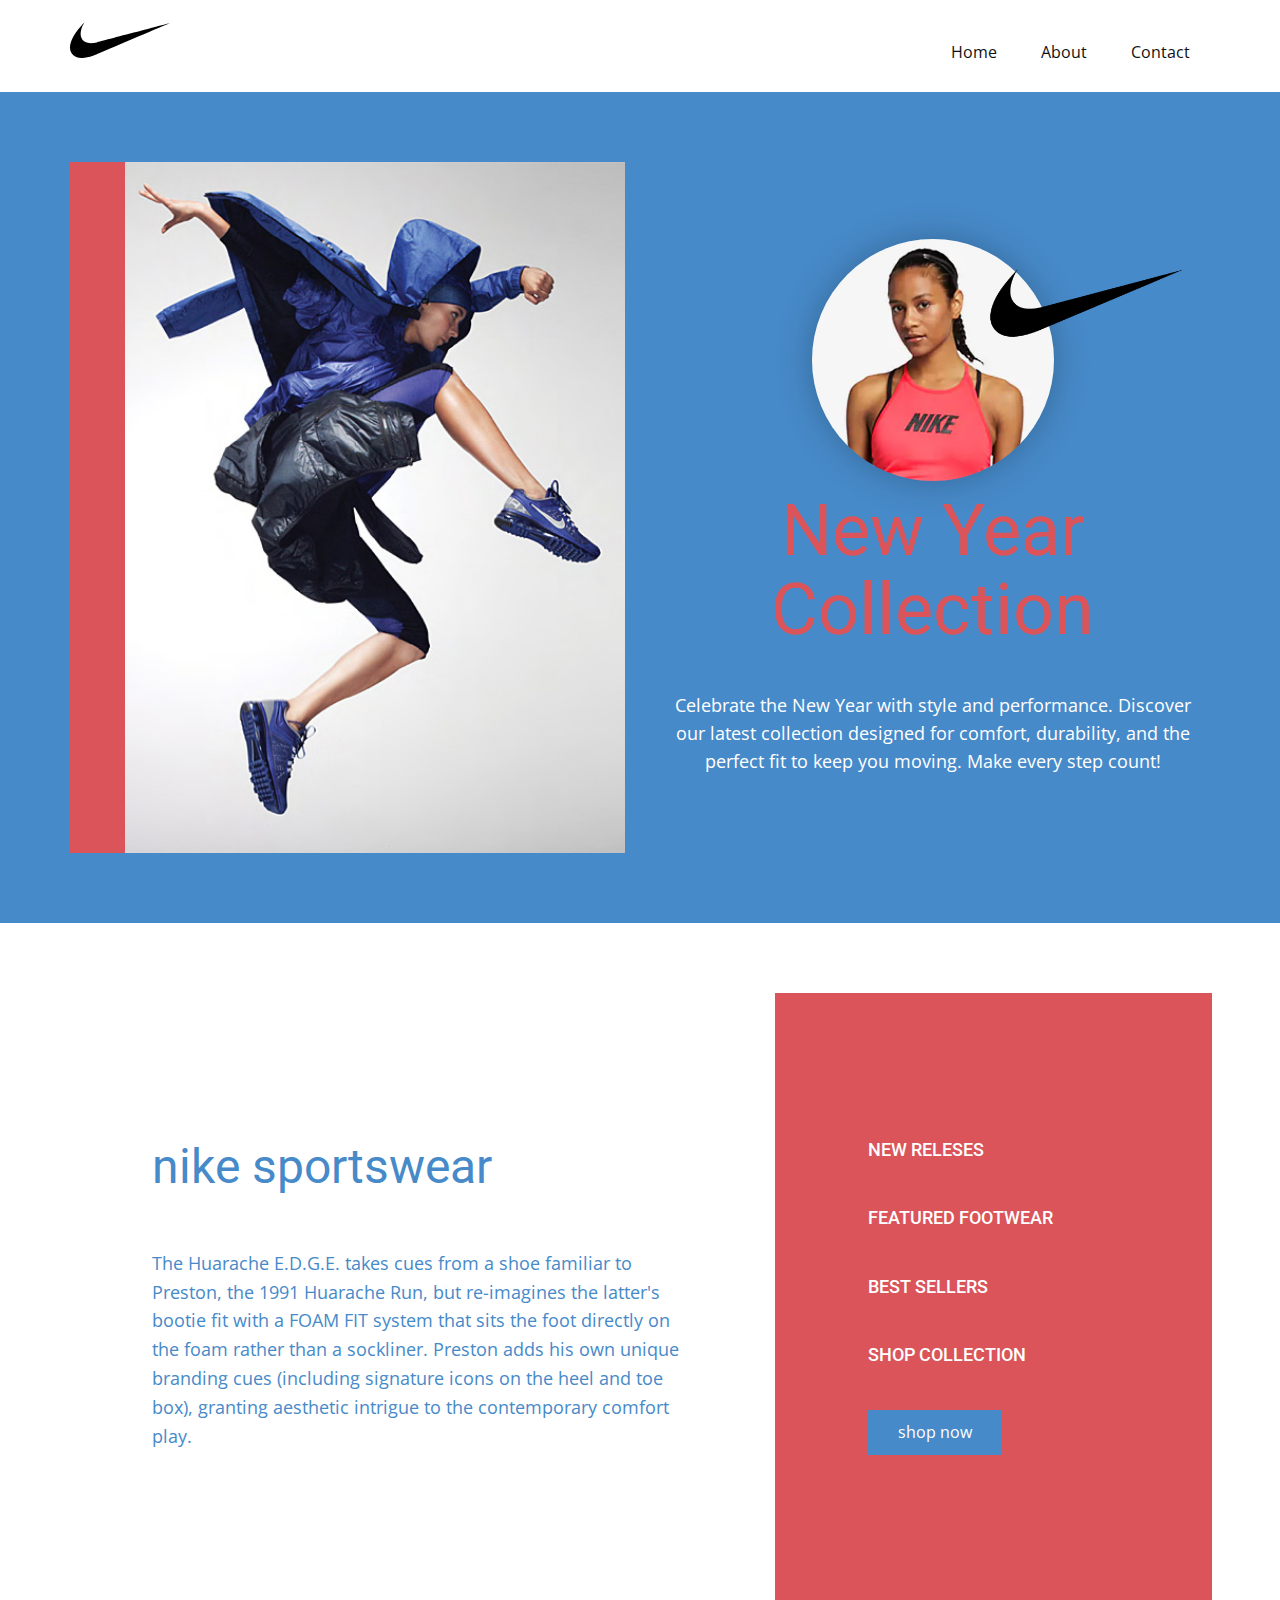
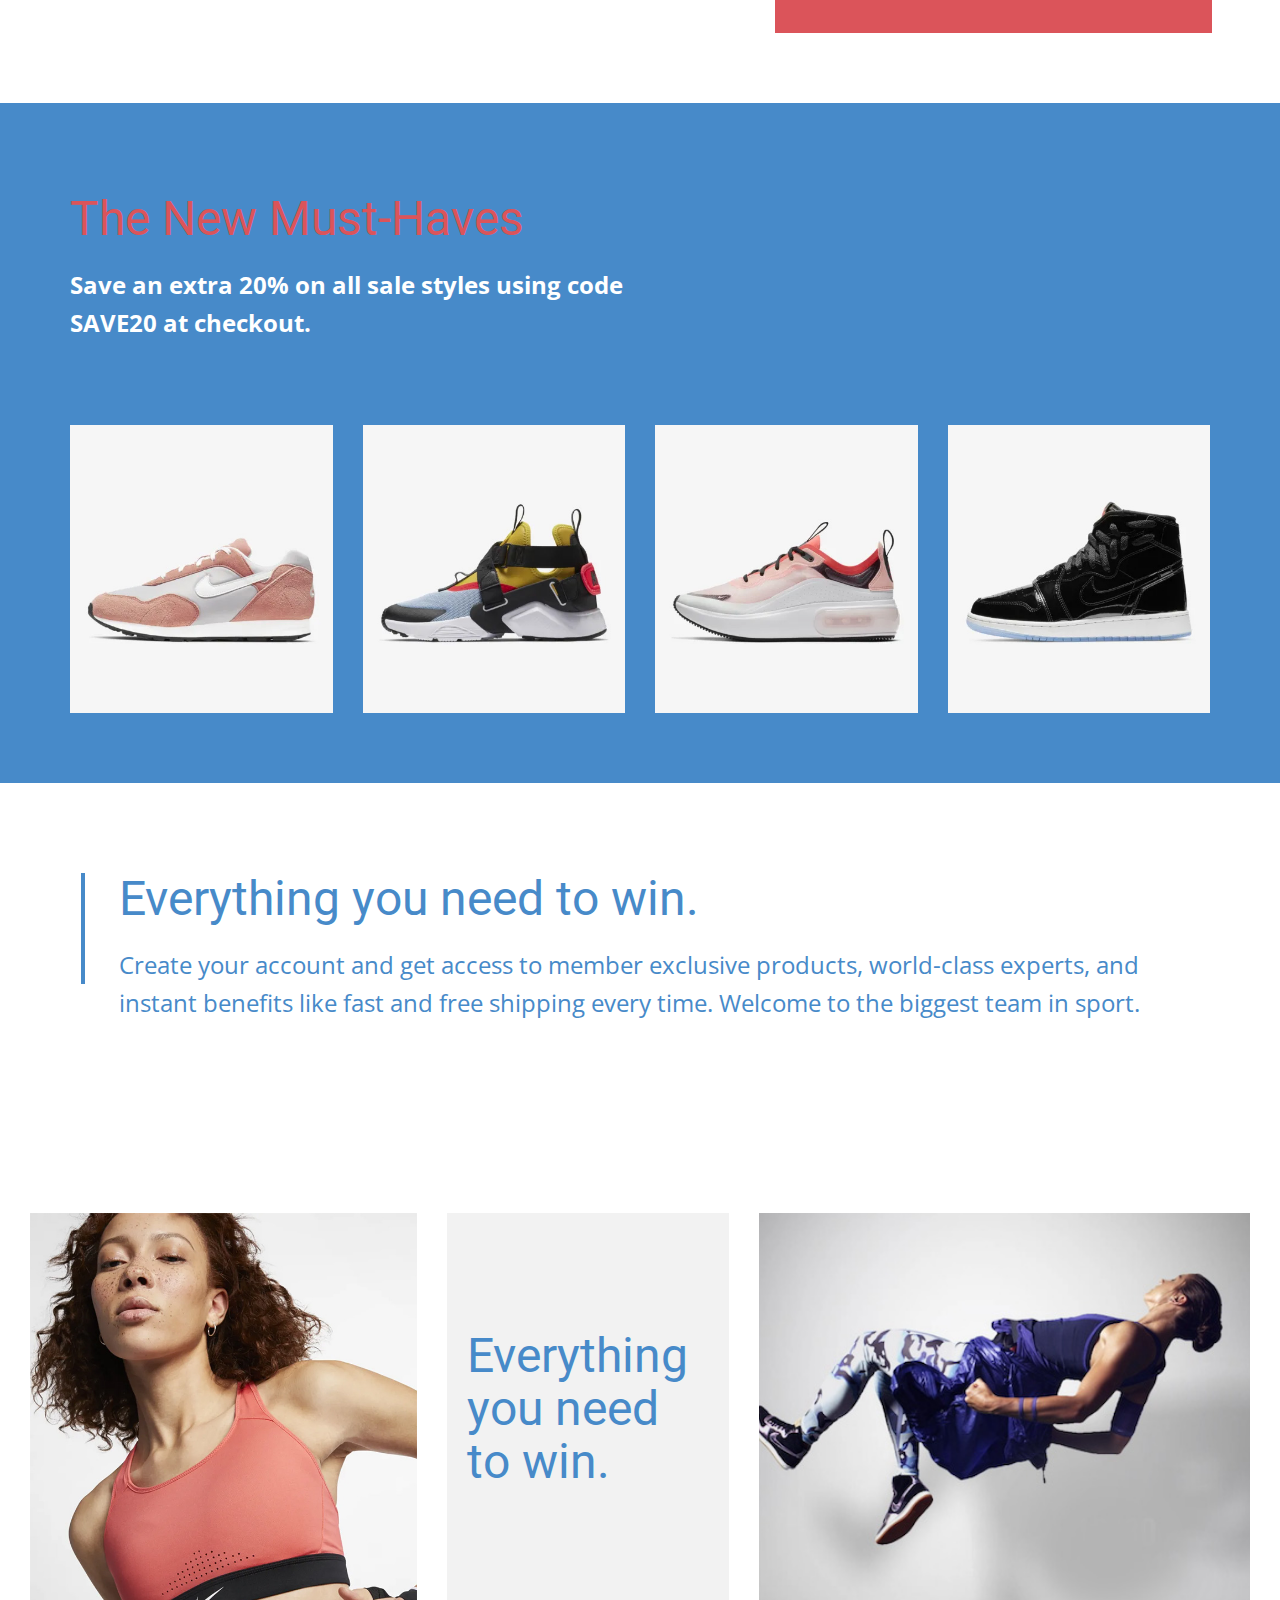
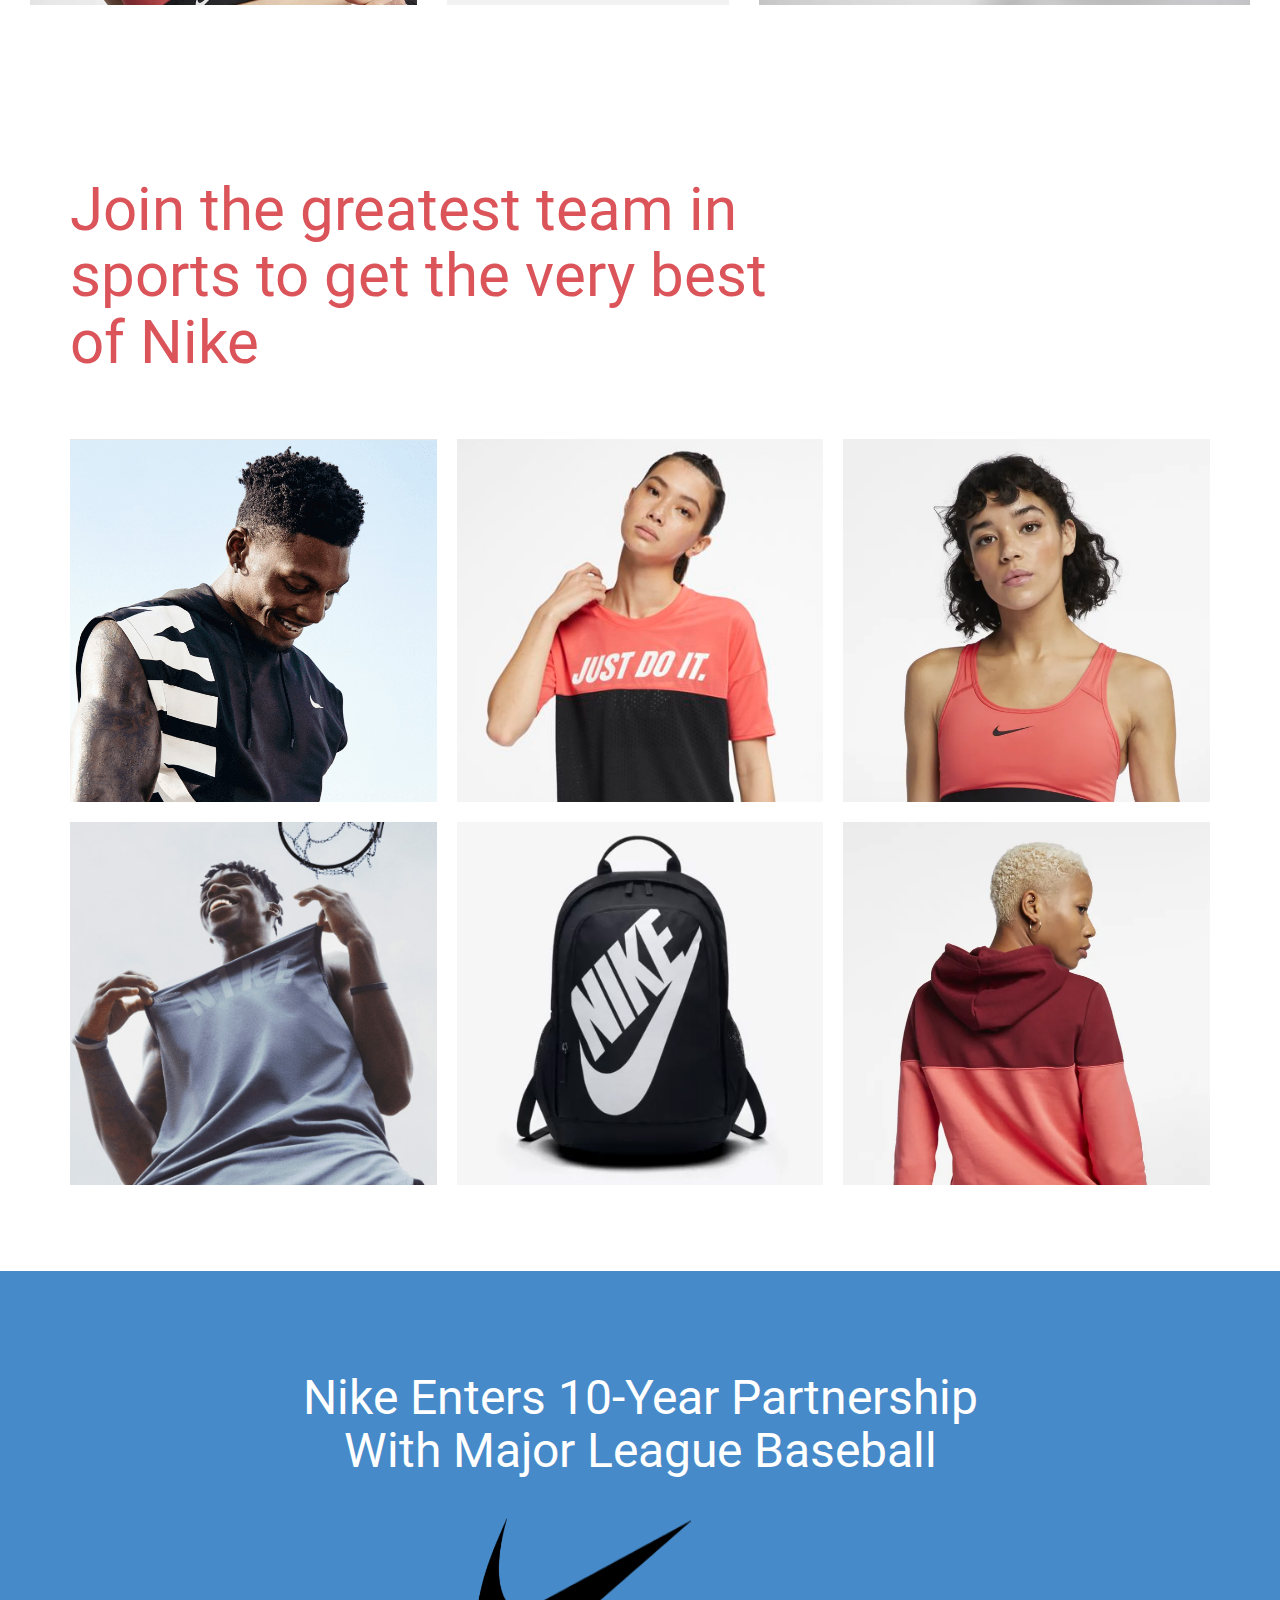
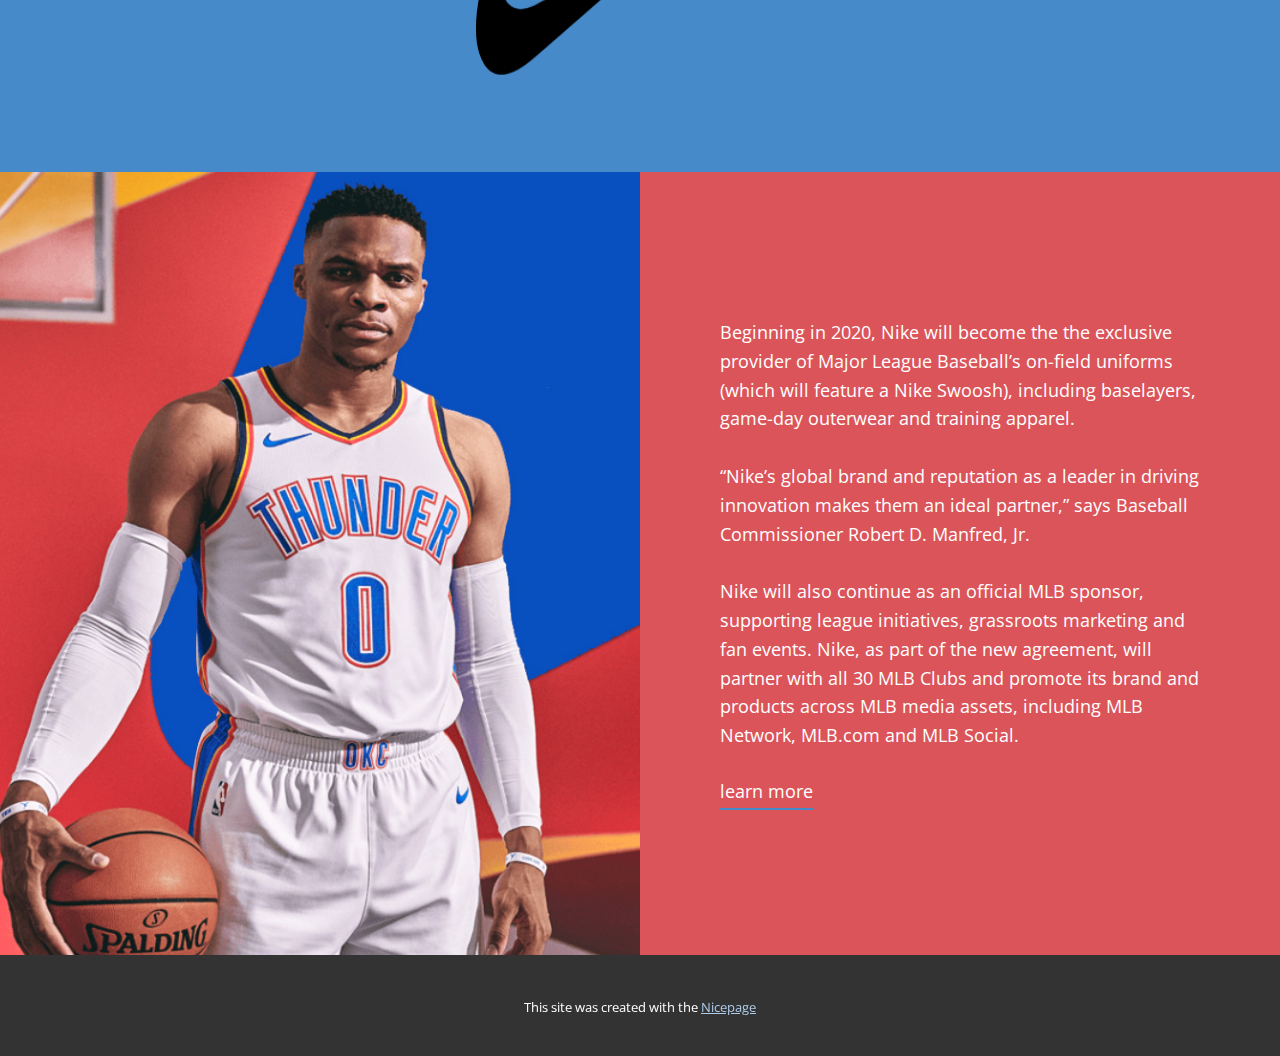
==== index.html @ 5019df04 "Update index.html" ====
<!DOCTYPE html>
<html style="font-size: 16px;" lang="en">

<head>
  <meta name="viewport" content="width=device-width, initial-scale=1.0">
  <meta charset="utf-8">
  <meta name="keywords"
    content="New Year Collection, nike sportswear, The New Must-Haves, Everything you need to win., Everything you need to win., Join the greatest team in sports to get the very best of Nike, Nike Enters 10-Year Partnership With Major League Baseball">
  <meta name="description" content="">
  <title>Nike template</title>
  <link rel="shortcut icon" type="x-icon" href="images/nike_icon.png">
  <link rel="stylesheet" href="css/nicepage.css" media="screen">
  <link rel="stylesheet" href="css/index.css" media="screen">
  <script class="u-script" type="text/javascript" src="js/jquery.js" defer=""></script>
  <script class="u-script" type="text/javascript" src="js/nicepage.js" defer=""></script>
  <meta name="generator" content="Nicepage 7.1.0, nicepage.com">
  <link id="u-theme-google-font" rel="stylesheet" href="https://fonts.googleapis.com/css?family=Roboto:100,100i,300,300i,400,400i,500,500i,700,700i,900,900i|Open+Sans:300,300i,400,400i,500,500i,600,600i,700,700i,800,800i">

  <script type="application/ld+json">{
		"@context": "http://schema.org",
		"@type": "Organization",
		"name": "",
		"logo": "images/default-logo.png"
}</script>
  <meta name="theme-color" content="#478ac9">
  <meta property="og:title" content="Home">
  <meta property="og:type" content="website">
  <meta data-intl-tel-input-cdn-path="intlTelInput/">

  <style>
    canvas {
        display: block;
        background: transparent;
        margin: 40px 150px  0;
	padding-left: 125px;
    }
    
  </style>
</head>



<body data-home-page="Home.html" data-home-page-title="Home" data-path-to-root="./" data-include-products="true"
  class="u-body u-xl-mode" data-lang="en">
  <header class="u-clearfix u-header u-header" id="sec-778e">
    <div class="u-clearfix u-sheet u-valign-middle u-sheet-1">
      <a href="#" class="u-image u-logo u-image-1">
        <svg xmlns="http://www.w3.org/2000/svg" width="100" height="36.39" viewBox="135.5 361.38 1000 356.39">
          <path d="M245.8075 717.62406c-29.79588-1.1837-54.1734-9.3368-73.23459-24.4796-3.63775-2.8928-12.30611-11.5663-15.21427-15.2245-7.72958-9.7193-12.98467-19.1785-16.48977-29.6734-10.7857-32.3061-5.23469-74.6989 15.87753-121.2243 18.0765-39.8316 45.96932-79.3366 94.63252-134.0508 7.16836-8.0511 28.51526-31.5969 28.65302-31.5969.051 0-1.11225 2.0153-2.57652 4.4694-12.65304 21.1938-23.47957 46.158-29.37751 67.7703-9.47448 34.6785-8.33163 64.4387 3.34693 87.5151 8.05611 15.898 21.86731 29.6684 37.3979 37.2806 27.18874 13.3214 66.9948 14.4235 115.60699 3.2245 3.34694-.7755 169.19363-44.801 368.55048-97.8366 199.35686-53.0408 362.49439-96.4029 362.51989-96.3672.056.046-463.16259 198.2599-703.62654 301.0914-38.08158 16.2806-48.26521 20.3928-66.16827 26.6785-45.76525 16.0714-86.76008 23.7398-119.89779 22.4235z"/>
        </svg>
      </a>
      <nav class="u-menu u-menu-one-level u-offcanvas u-menu-1">
        <div class="menu-collapse" style="font-size: 1rem; letter-spacing: 0px;">
          <a class="u-button-style u-custom-left-right-menu-spacing u-custom-padding-bottom u-custom-top-bottom-menu-spacing u-hamburger-link u-nav-link u-text-active-palette-1-base u-text-hover-palette-2-base"
            href="#">
            <svg class="u-svg-link" viewBox="0 0 24 24">
              <use xlink:href="#menu-hamburger"></use>
            </svg>
            <svg class="u-svg-content" version="1.1" id="menu-hamburger" viewBox="0 0 16 16" x="0px" y="0px"
              xmlns:xlink="http://www.w3.org/1999/xlink" xmlns="http://www.w3.org/2000/svg">
              <g>
                <rect y="1" width="16" height="2"></rect>
                <rect y="7" width="16" height="2"></rect>
                <rect y="13" width="16" height="2"></rect>
              </g>
            </svg>
          </a>
        </div>
        <div class="u-nav-container">
          <ul class="u-nav u-unstyled u-nav-1">
            <li class="u-nav-item"><a
                class="u-button-style u-nav-link u-text-active-palette-1-base u-text-hover-palette-2-base" href=""
                style="padding: 10px 20px;">Home</a>
            </li>
            <li class="u-nav-item"><a
                class="u-button-style u-nav-link u-text-active-palette-1-base u-text-hover-palette-2-base" href=""
                style="padding: 10px 20px;">About</a>
            </li>
            <li class="u-nav-item"><a
                class="u-button-style u-nav-link u-text-active-palette-1-base u-text-hover-palette-2-base" href=""
                style="padding: 10px 20px;">Contact</a>
            </li>
          </ul>
        </div>
        <div class="u-nav-container-collapse">
          <div class="u-black u-container-style u-inner-container-layout u-opacity u-opacity-95 u-sidenav">
            <div class="u-inner-container-layout u-sidenav-overflow">
              <div class="u-menu-close"></div>
              <ul class="u-align-center u-nav u-popupmenu-items u-unstyled u-nav-2">
                <li class="u-nav-item"><a class="u-button-style u-nav-link" href="">Home</a>
                </li>
                <li class="u-nav-item"><a class="u-button-style u-nav-link" href="">About</a>
                </li>
                <li class="u-nav-item"><a class="u-button-style u-nav-link" href="">Contact</a>
                </li>
              </ul>
            </div>
          </div>
          <div class="u-black u-menu-overlay u-opacity u-opacity-70"></div>
        </div>
      </nav>
    </div>
  </header>
  <section class="u-clearfix u-palette-1-base u-section-1" id="carousel_0067">
    <div class="u-clearfix u-sheet u-sheet-1">
      <div class="u-clearfix u-expanded-width u-gutter-30 u-layout-wrap u-layout-wrap-1">
        <div class="u-layout">
          <div class="u-layout-row">
            <div
              class="u-align-left u-container-align-left u-container-style u-expand-resize u-layout-cell u-left-cell u-palette-2-base u-size-30 u-layout-cell-1">
              <div class="u-container-layout u-container-layout-1" src="">
                <img
                  class="u-expanded-height-lg u-expanded-height-md u-expanded-height-sm u-expanded-height-xl u-image u-image-1"
                  src="images/tumblr_mdli5ubpbp1rbmjuso6_12801.jpg">
              </div>
            </div>
            <div class="u-container-style u-layout-cell u-right-cell u-size-30 u-layout-cell-2">
              <div
                class="u-container-layout u-valign-middle-lg u-valign-middle-md u-valign-middle-xl u-valign-middle-xs u-container-layout-2">
                <div alt="" class="u-image u-image-circle u-image-2"></div>
                <span class="u-icon u-icon-circle u-text-palette-2-base u-icon-1">
			<div class="u-image u-image-contain u-image-default u-image-1 png"></div>
                  <svg class="u-svg-content" viewBox="0 0 512.013 512.013" x="0px" y="0px" id="svg-7192"
                    style="enable-background:new 0 0 512.013 512.013;">
                    <g>
                      <g>
                        <path
                          d="M287.757,225.794l-31.808,8.352l-88.256,23.104c-31.168,7.712-58.432,17.984-84.704,8.992    c-35.712-15.424-35.072-55.552-8.448-98.24C27.469,206.85-57.235,331.074,57.325,343.618c14.592,1.92,40.576-3.2,68.8-15.072    l129.824-53.28l256.064-104.704L287.757,225.794z">
                        </path>
                      </g>
                    </g>
                  </svg>
                </span>
                <h1 class="u-align-center u-text u-text-palette-2-base u-title u-text-1">New Year Collection</h1>
                <p class="u-align-center u-large-text u-text u-text-body-alt-color u-text-variant u-text-2">
                  Celebrate the New Year with style and performance. Discover our latest collection designed for comfort, durability, and the perfect fit to keep you moving. Make every step count!
                </p>
              </div>
            </div>
          </div>
        </div>
      </div>
    </div>
  </section>
  <section class="u-clearfix u-section-2" id="carousel_d438">
    <div class="u-clearfix u-sheet u-sheet-1">
      <div class="u-clearfix u-expanded-width-sm u-expanded-width-xs u-layout-wrap u-layout-wrap-1">
        <div class="u-layout">
          <div class="u-layout-row">
            <div class="u-container-style u-layout-cell u-left-cell u-size-37 u-layout-cell-1">
              <div
                class="u-container-layout u-valign-middle-lg u-valign-middle-md u-valign-middle-sm u-valign-middle-xs u-container-layout-1">
                <h2 class="u-text u-text-palette-1-base u-text-1">nike sportswear</h2>
                <p class="u-text u-text-palette-1-base u-text-2">The Huarache E.D.G.E. takes cues from a shoe familiar
                  to Preston, the 1991 Huarache Run, but re-imagines the latter's bootie fit with a FOAM FIT system that
                  sits the foot directly on the foam rather than a sockliner. Preston
                  adds his own unique branding cues (including signature icons on the heel and toe box), granting
                  aesthetic intrigue to the contemporary comfort play.</p>
              </div>
            </div>
            <div class="u-container-style u-layout-cell u-palette-2-base u-right-cell u-size-23 u-layout-cell-2">
              <div
                class="u-container-layout u-valign-middle-md u-valign-middle-sm u-valign-middle-xl u-valign-middle-xs">
                <div class="u-container-style u-group u-group-1">
                  <div class="u-container-layout u-valign-middle-md u-container-layout-3">
                    <h5 class="u-text u-text-palette-1-base u-text-3"></h5>
                    <a href="#" class="u-custom-font u-heading-font u-link u-text-body-alt-color u-link-1">new
                      releses</a>
                    <a href="#" class="u-custom-font u-heading-font u-link u-text-body-alt-color u-link-2">FEATURED
                      FOOTWEAR</a>
                    <a href="#" class="u-custom-font u-heading-font u-link u-text-body-alt-color u-link-3">BEST
                      SELLERS</a>
                    <a href="#" class="u-custom-font u-heading-font u-link u-text-body-alt-color u-link-4">Shop
                      Collection</a>
                    <a href="#" class="u-btn u-button-style u-palette-1-base u-btn-1">shop now</a>
                  </div>
                </div>
              </div>
            </div>
          </div>
        </div>
      </div>
    </div>
  </section>
  <section class="u-clearfix u-palette-1-base u-section-3" id="carousel_ef7d">
    <div class="u-clearfix u-sheet u-sheet-1">
      <div class="u-container-style u-expanded-width-sm u-expanded-width-xs u-group u-group-1">
        <div class="u-container-layout u-valign-middle-sm u-container-layout-1">
          <h2 class="u-text u-text-palette-2-base u-text-1">The New Must-Haves</h2>
          <p class="u-text u-text-2">Save an extra 20% on all sale styles using code SAVE20 at checkout.</p>
        </div>
      </div>
      <div class="u-clearfix u-expanded-width u-gutter-30 u-layout-wrap u-layout-wrap-1">
        <div class="u-layout">
          <div class="u-layout-row">
            <div class="u-container-style u-image u-layout-cell u-left-cell u-size-15 u-size-30-md u-image-1">
              <div class="u-container-layout"></div>
            </div>
            <div class="u-container-style u-image u-layout-cell u-size-15 u-size-30-md u-image-2">
              <div class="u-container-layout"></div>
            </div>
            <div class="u-container-style u-image u-layout-cell u-size-15 u-size-30-md u-image-3">
              <div class="u-container-layout"></div>
            </div>
            <div class="u-container-style u-image u-layout-cell u-right-cell u-size-15 u-size-30-md u-image-4">
              <div class="u-container-layout"></div>
            </div>
          </div>
        </div>
      </div>
    </div>
  </section>
  <section class="u-clearfix u-white u-section-4" id="carousel_acec">
    <div class="u-clearfix u-sheet u-sheet-1">
      <div
        class="u-container-style u-expanded-width-lg u-expanded-width-md u-expanded-width-sm u-expanded-width-xl u-group u-group-1">
        <div class="u-container-layout u-container-layout-1">
          <div class="u-border-4 u-border-palette-1-base u-line u-line-vertical u-line-1"></div>
          <h2 class="u-text u-text-palette-1-base u-text-1">Everything you need to win.</h2>
          <p class="u-text u-text-palette-1-base u-text-2">Create your account and get access to member exclusive
            products, world-class experts, and instant benefits like fast and free shipping every time. Welcome to the
            biggest team in sport.</p>
        </div>
      </div>
    </div>
  </section>
  <section class="u-clearfix u-section-5" id="carousel_ae2b">
    <div class="u-clearfix u-expanded-width u-gutter-30 u-layout-spacing-all u-layout-wrap u-layout-wrap-1">
      <div class="u-gutter-0 u-layout">
        <div class="u-layout-row">
          <div
            class="u-align-left u-container-align-left u-container-style u-image u-layout-cell u-left-cell u-size-20 u-image-1">
            <div class="u-container-layout" src=""></div>
          </div>
          <div
            class="u-align-left u-container-align-left u-container-style u-grey-5 u-layout-cell u-size-15 u-layout-cell-2">
            <div class="u-container-layout u-valign-middle u-container-layout-2">
              <h2 class="u-text u-text-palette-1-base u-text-1">Everything you need to win.</h2>
            </div>
          </div>
          <div class="u-container-style u-image u-layout-cell u-right-cell u-size-25 u-image-2" data-image-width="567"
            data-image-height="353">
            <div class="u-container-layout"></div>
          </div>
        </div>
      </div>
    </div>
  </section>
  <section class="u-clearfix u-section-6" id="carousel_3203">
    <div class="u-clearfix u-sheet u-sheet-1">
      <div class="u-container-style u-group u-group-1">
        <div
          class="u-container-layout u-valign-middle-lg u-valign-middle-md u-valign-middle-sm u-valign-middle-xl u-container-layout-1">
          <h2 class="u-text u-text-palette-2-base u-text-1">Join the greatest team in sports to get the very best of
            Nike&nbsp;<br>
          </h2>
        </div>
      </div>
      <div class="u-clearfix u-expanded-width u-gutter-20 u-layout-wrap u-layout-wrap-1">
        <div class="u-gutter-0 u-layout">
          <div class="u-layout-col">
            <div class="u-size-30">
              <div class="u-layout-row">
                <div class="u-container-style u-image u-layout-cell u-left-cell u-size-20 u-image-1">
                  <div class="u-container-layout"></div>
                </div>
                <div class="u-container-style u-image u-layout-cell u-size-20 u-image-2">
                  <div class="u-container-layout"></div>
                </div>
                <div class="u-container-style u-image u-layout-cell u-right-cell u-size-20 u-image-3">
                  <div class="u-container-layout"></div>
                </div>
              </div>
            </div>
            <div class="u-size-30">
              <div class="u-layout-row">
                <div class="u-container-style u-image u-layout-cell u-left-cell u-size-20 u-image-4">
                  <div class="u-container-layout"></div>
                </div>
                <div class="u-container-style u-image u-layout-cell u-size-20 u-image-5">
                  <div class="u-container-layout"></div>
                </div>
                <div class="u-container-style u-image u-layout-cell u-right-cell u-size-20 u-image-6">
                  <div class="u-container-layout"></div>
                </div>
              </div>
            </div>
          </div>
        </div>
      </div>
    </div>
  </section>
  <section class="u-clearfix u-palette-1-base u-section-7" id="carousel_63cb">
    <div class="u-clearfix u-sheet u-sheet-1">
      <div
        class="u-align-center u-container-align-center u-container-style u-expanded-width-md u-expanded-width-sm u-expanded-width-xs u-group u-group-1">
        <div class="u-container-layout u-valign-middle-lg">
          <h2 class="u-text u-text-1">Nike Enters 10-Year Partnership With Major League Baseball</h2>
		<canvas id="nikeCanvas" width="1400" height="400" class="u-svg-link" preserveAspectRatio="xMidYMin slice" viewBox="0 0 512.013 512.013"></canvas>
        </div>
      </div>
    </div>
  </section>
  <section class="u-clearfix u-section-8" id="carousel_9f69">
    <div class="data-layout-selected u-clearfix u-expanded-width u-gutter-0 u-layout-wrap u-layout-wrap-1">
      <div class="u-layout">
        <div class="u-layout-row">
          <div class="u-container-style u-image u-layout-cell u-left-cell u-size-30 u-image-1" data-image-width="773"
            data-image-height="819">
            <div class="u-container-layout"></div>
          </div>
          <div
            class="u-align-left u-container-align-left u-container-style u-expand-resize u-layout-cell u-palette-2-base u-right-cell u-size-30 u-layout-cell-2">
            <div class="u-container-layout u-valign-middle u-container-layout-2">
              <p class="u-text u-text-1">Beginning in 2020, Nike will become the the exclusive provider of Major League
                Baseball’s on-field uniforms (which will feature a Nike Swoosh), including baselayers, game-day
                outerwear and training apparel. <br>
                <br>“Nike’s global brand and reputation as a leader in driving innovation makes them an ideal partner,”
                says Baseball Commissioner Robert D. Manfred, Jr. <br>
                <br>Nike will also continue as an official MLB sponsor, supporting league initiatives, grassroots
                marketing and fan events. Nike, as part of the new agreement, will partner with all 30 MLB Clubs and
                promote its brand and
                products across MLB media assets, including MLB Network, MLB.com and MLB Social.
              </p>
              <a href="https://news.nike.com/news/nike-major-league-baseball"
                class="u-border-2 u-border-palette-1-base u-link u-text-body-alt-color u-link-1" title="learn more"
                target="_blank">learn more</a>
            </div>
          </div>
        </div>
      </div>
    </div>
  </section>
  



  <section class="u-backlink u-clearfix u-grey-80">
    <p class="u-text">
      <span>This site was created with the </span>
      <a class="u-link" href="https://nicepage.com/" target="_blank" rel="nofollow">
        <span>Nicepage</span>
      </a>
    </p>
  </section>
  <script>
    // Definicija SVGIcon in Canvas risanja
    var SVGIcons = {
        "nike.svg": {
            draw: function (ctx) {
                ctx.save();
                ctx.strokeStyle="#000000";
                ctx.fillStyle="#000000";
ctx.miterLimit=4;
ctx.font="15px ''";
ctx.font="   15px ''";
ctx.scale(0.4,0.4);
ctx.translate(-135.5,-361.38);
ctx.save();
ctx.font="   15px ''";
ctx.beginPath();
ctx.moveTo(245.8075,717.62406);
ctx.bezierCurveTo(216.01162,716.4403599999999,191.6341,708.28726,172.57291,693.14446);
ctx.bezierCurveTo(168.93516,690.25166,160.26680000000002,681.57816,157.35864,677.91996);
ctx.bezierCurveTo(149.62906,668.20066,144.37397,658.74146,140.86887000000002,648.2465599999999);
ctx.bezierCurveTo(130.08317000000002,615.9404599999999,135.63418000000001,573.54766,156.74640000000002,527.02226);
ctx.bezierCurveTo(174.82290000000003,487.19066,202.71572000000003,447.68566,251.37892000000002,392.97146);
ctx.bezierCurveTo(258.54728,384.92035999999996,279.89418,361.37456,280.03194,361.37456);
ctx.bezierCurveTo(280.08294,361.37456,278.91969,363.38986,277.45542,365.84396);
ctx.bezierCurveTo(264.80238,387.03776,253.97585,412.00196,248.07791,433.61426);
ctx.bezierCurveTo(238.60343,468.29276,239.74628,498.05296,251.42484,521.12936);
ctx.bezierCurveTo(259.48095,537.02736,273.29215,550.79776,288.82274,558.4099600000001);
ctx.bezierCurveTo(316.01148,571.7313600000001,355.81754,572.8334600000001,404.42973,561.6344600000001);
ctx.bezierCurveTo(407.77667,560.8589600000001,573.62336,516.8334600000001,772.9802099999999,463.7978600000001);
ctx.bezierCurveTo(972.3370699999999,410.75706000000014,1135.4746,367.39496000000014,1135.5001,367.4306600000001);
ctx.bezierCurveTo(1135.5561,367.4766600000001,672.33751,565.6905600000001,431.87356,668.5220600000001);
ctx.bezierCurveTo(393.79197999999997,684.8026600000002,383.60835,688.9148600000001,365.70529,695.2005600000001);
ctx.bezierCurveTo(319.94004,711.2719600000001,278.94521,718.94036,245.8075,717.6240600000001);
ctx.closePath();
ctx.fill();
ctx.stroke();
ctx.restore();
ctx.restore();
            }
        }
    };

    // Inicializacija Canvas in risanje logotipa
    window.onload = function () {
        const canvas = document.getElementById("nikeCanvas");
        const ctx = canvas.getContext("2d");

        // Risanje Nike na Canvas
        if (SVGIcons["nike.svg"]) {
            SVGIcons["nike.svg"].draw(ctx);
        }
    };
</script>

</body>

</html>
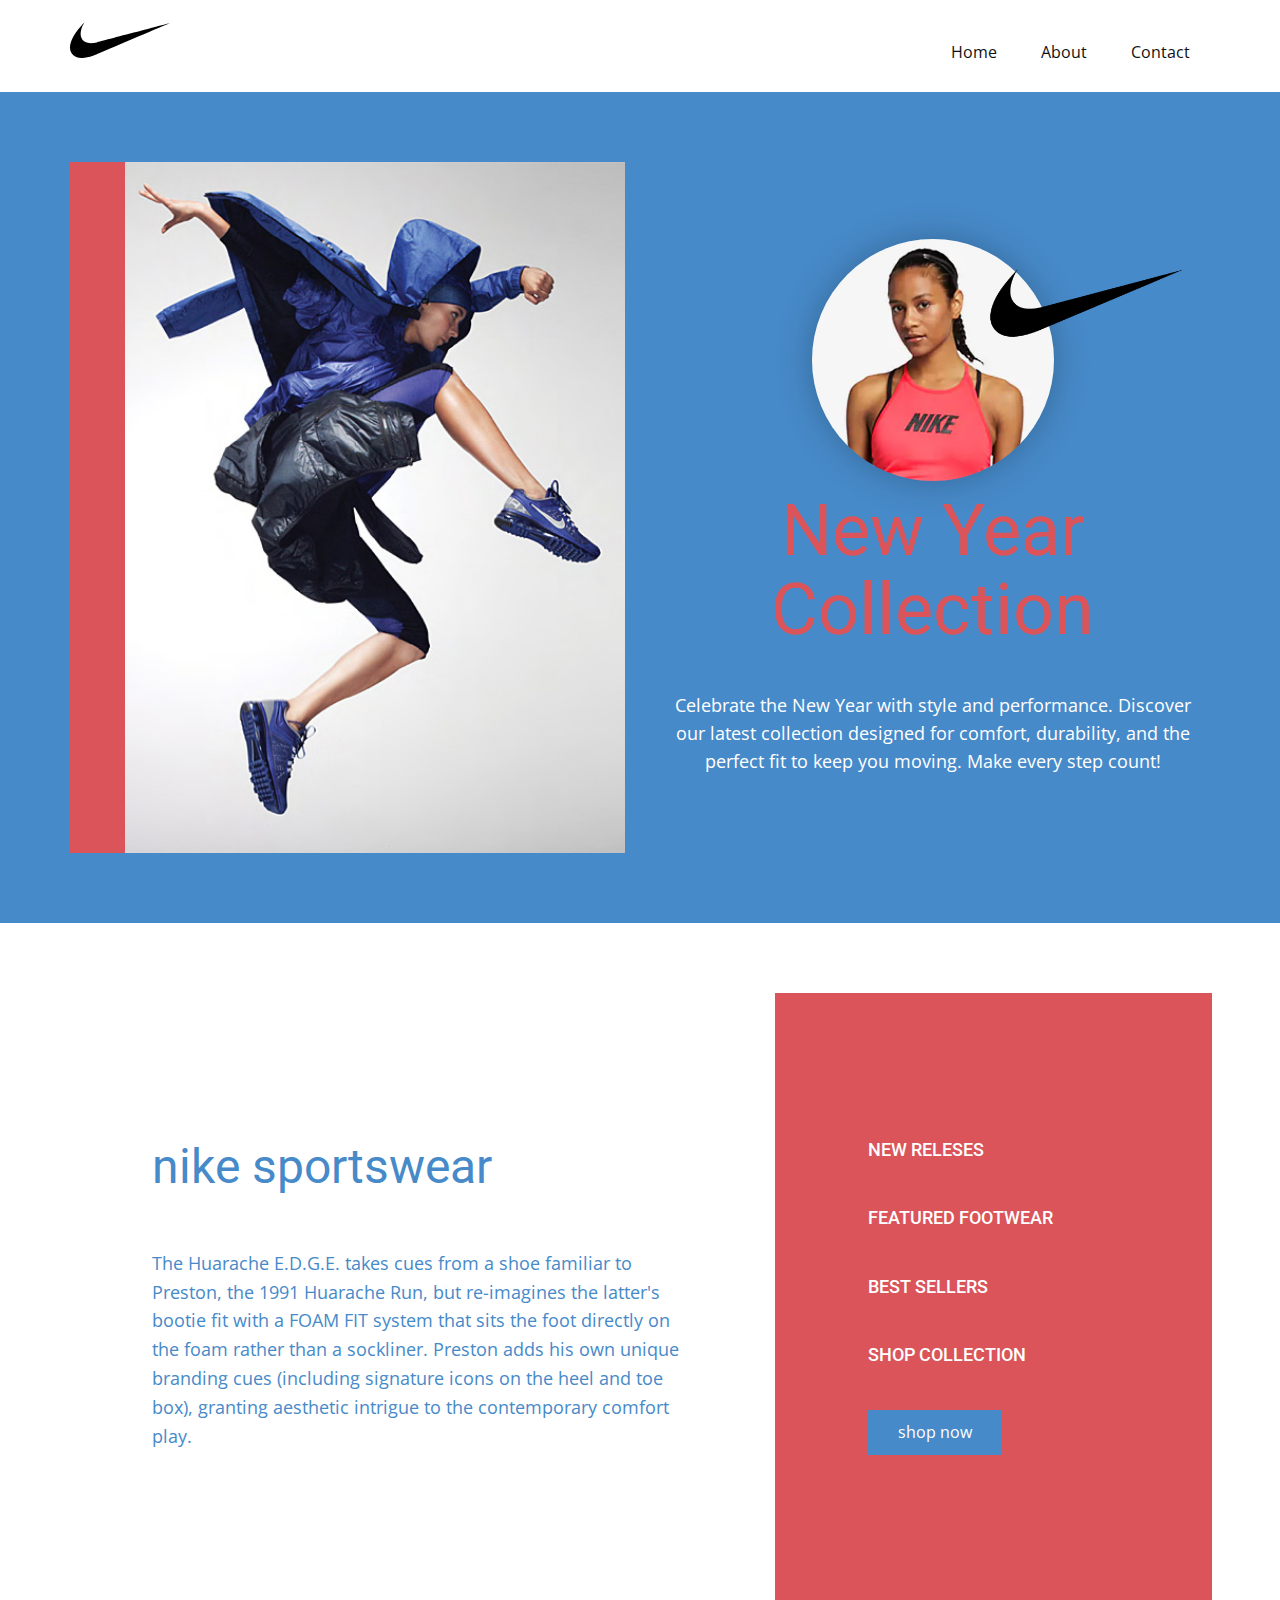
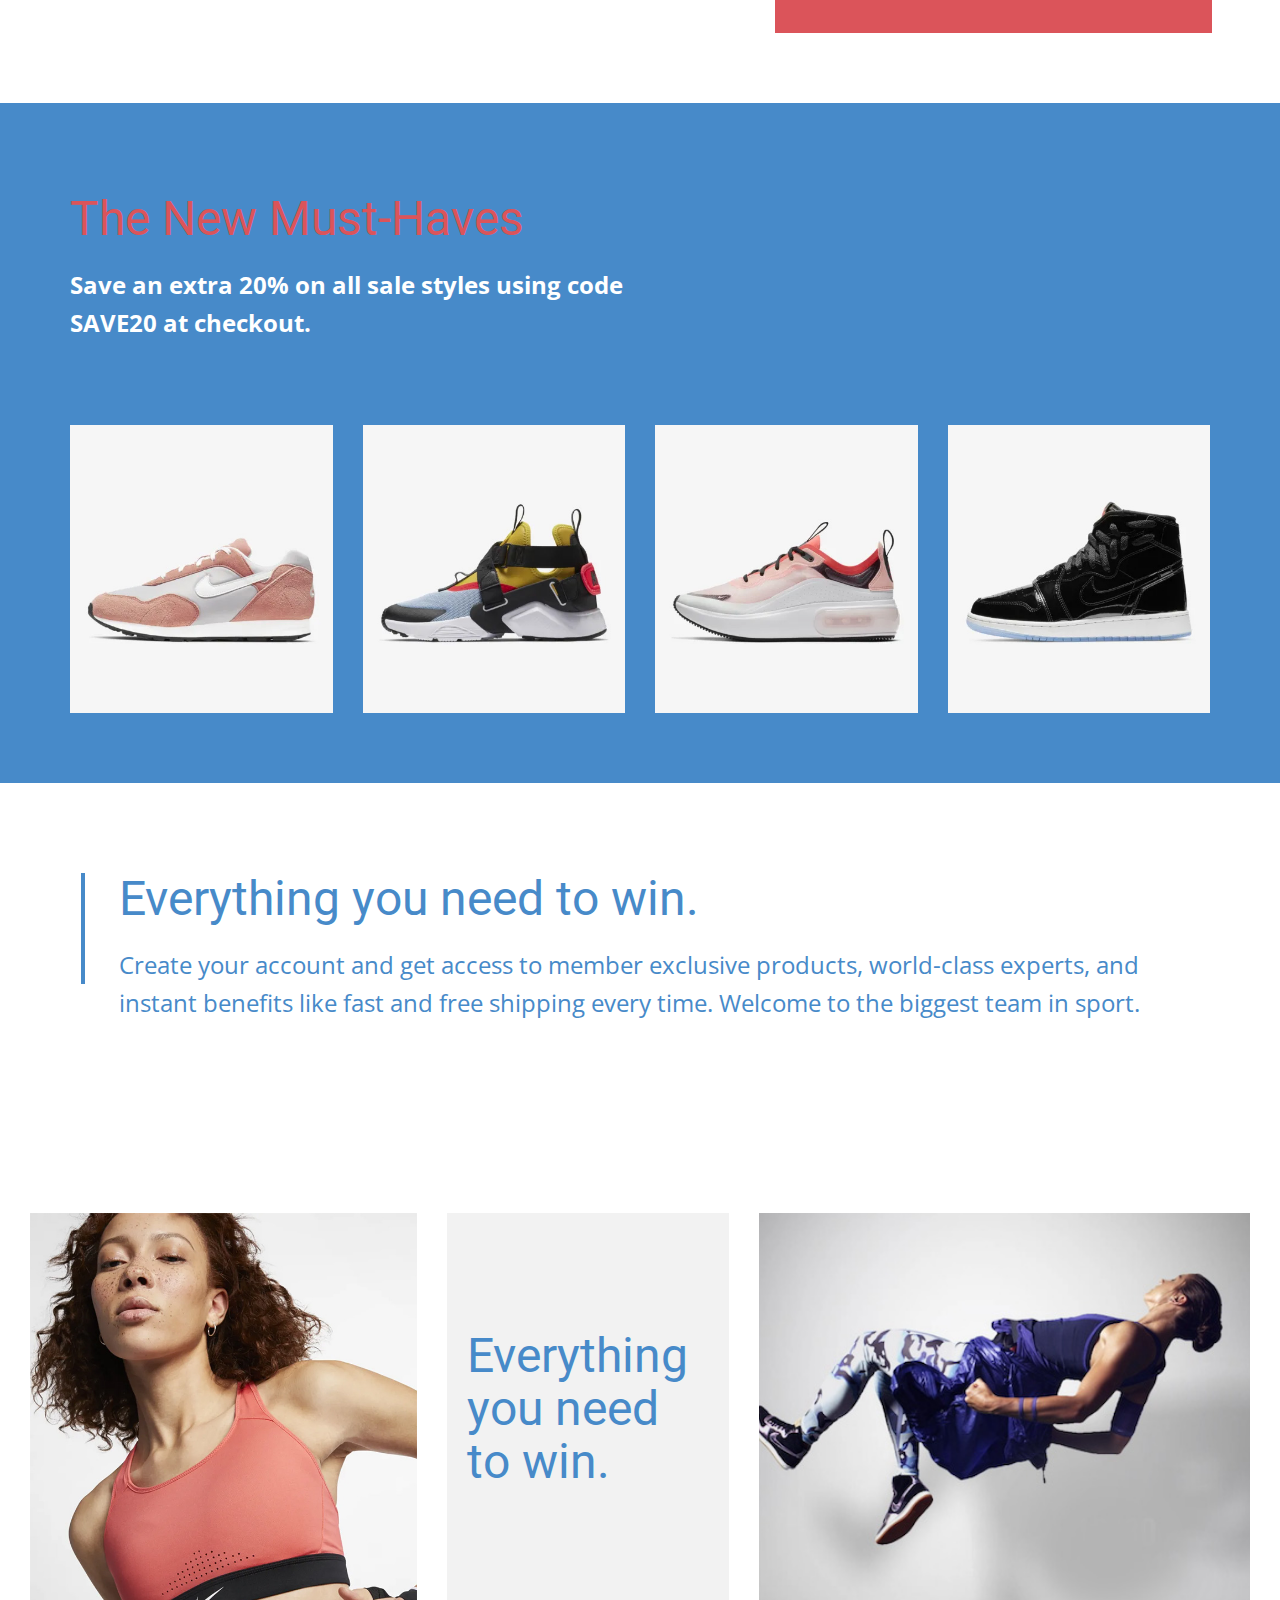
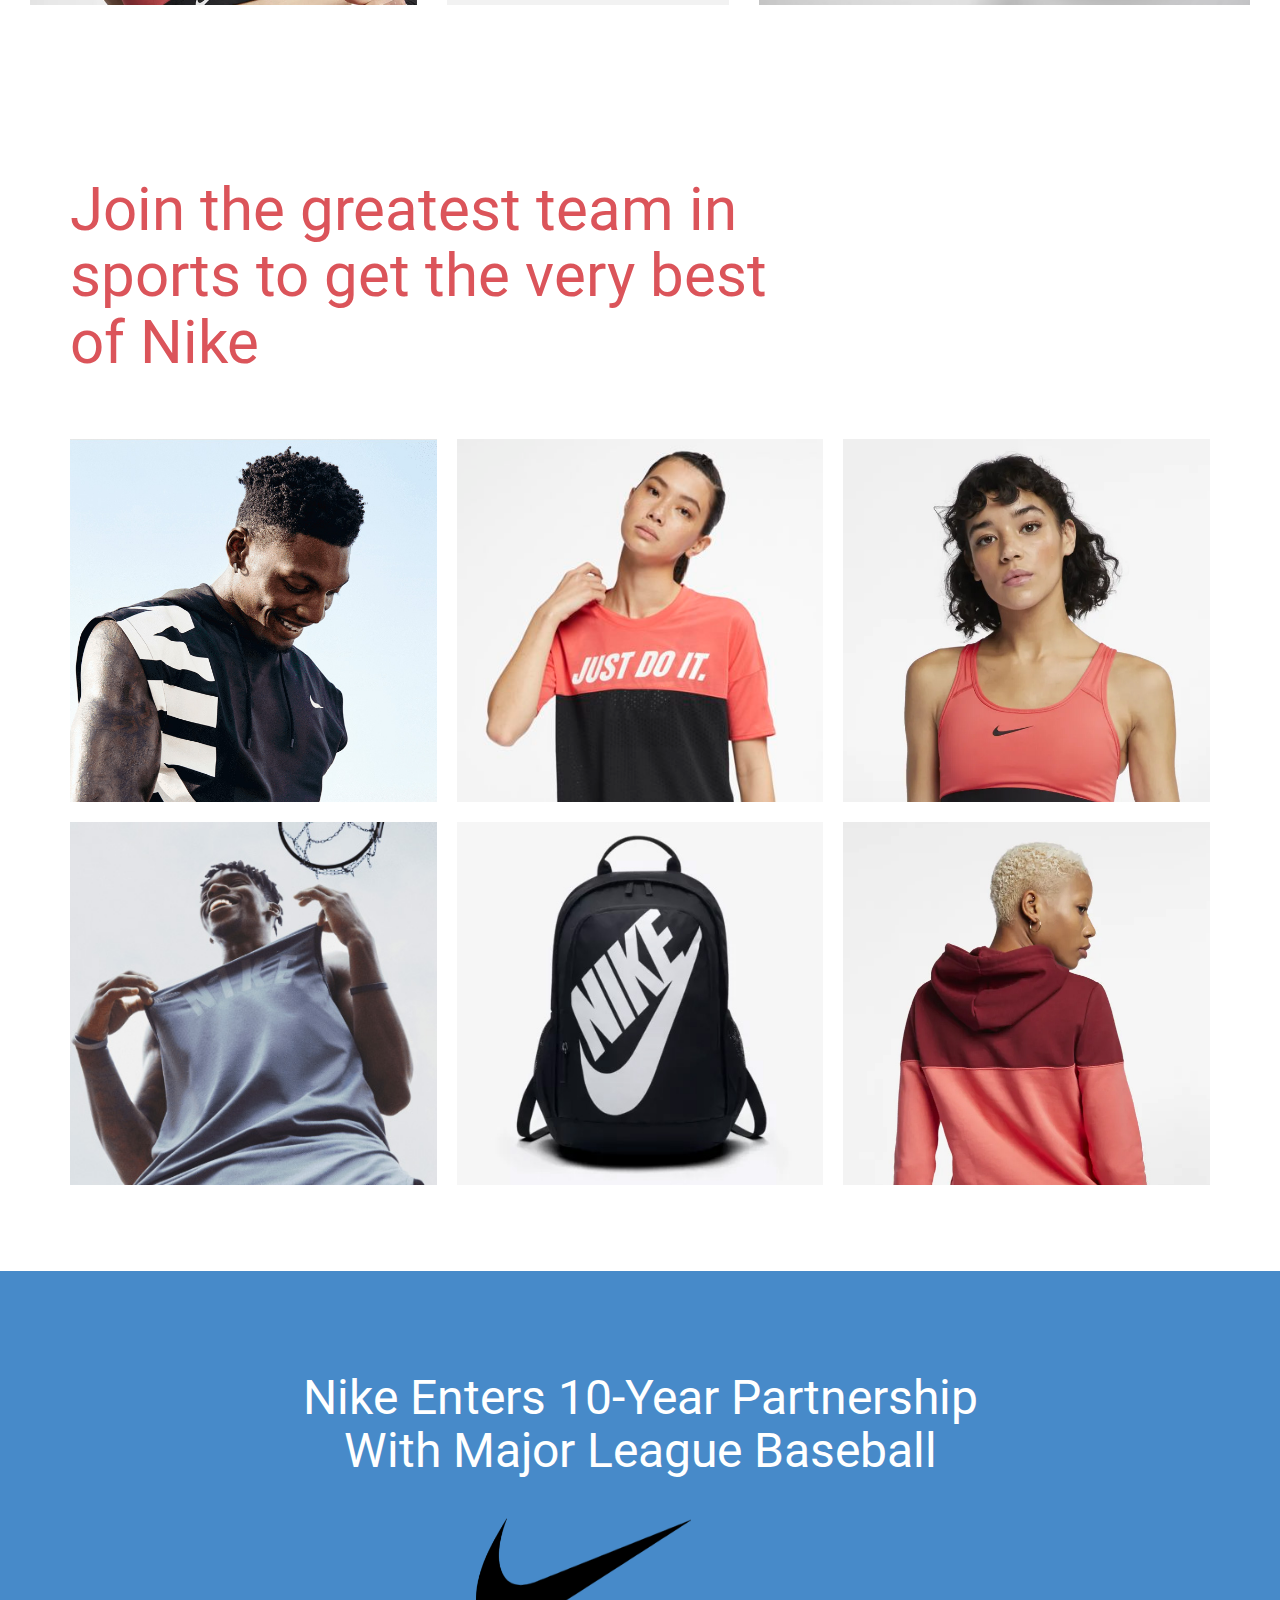
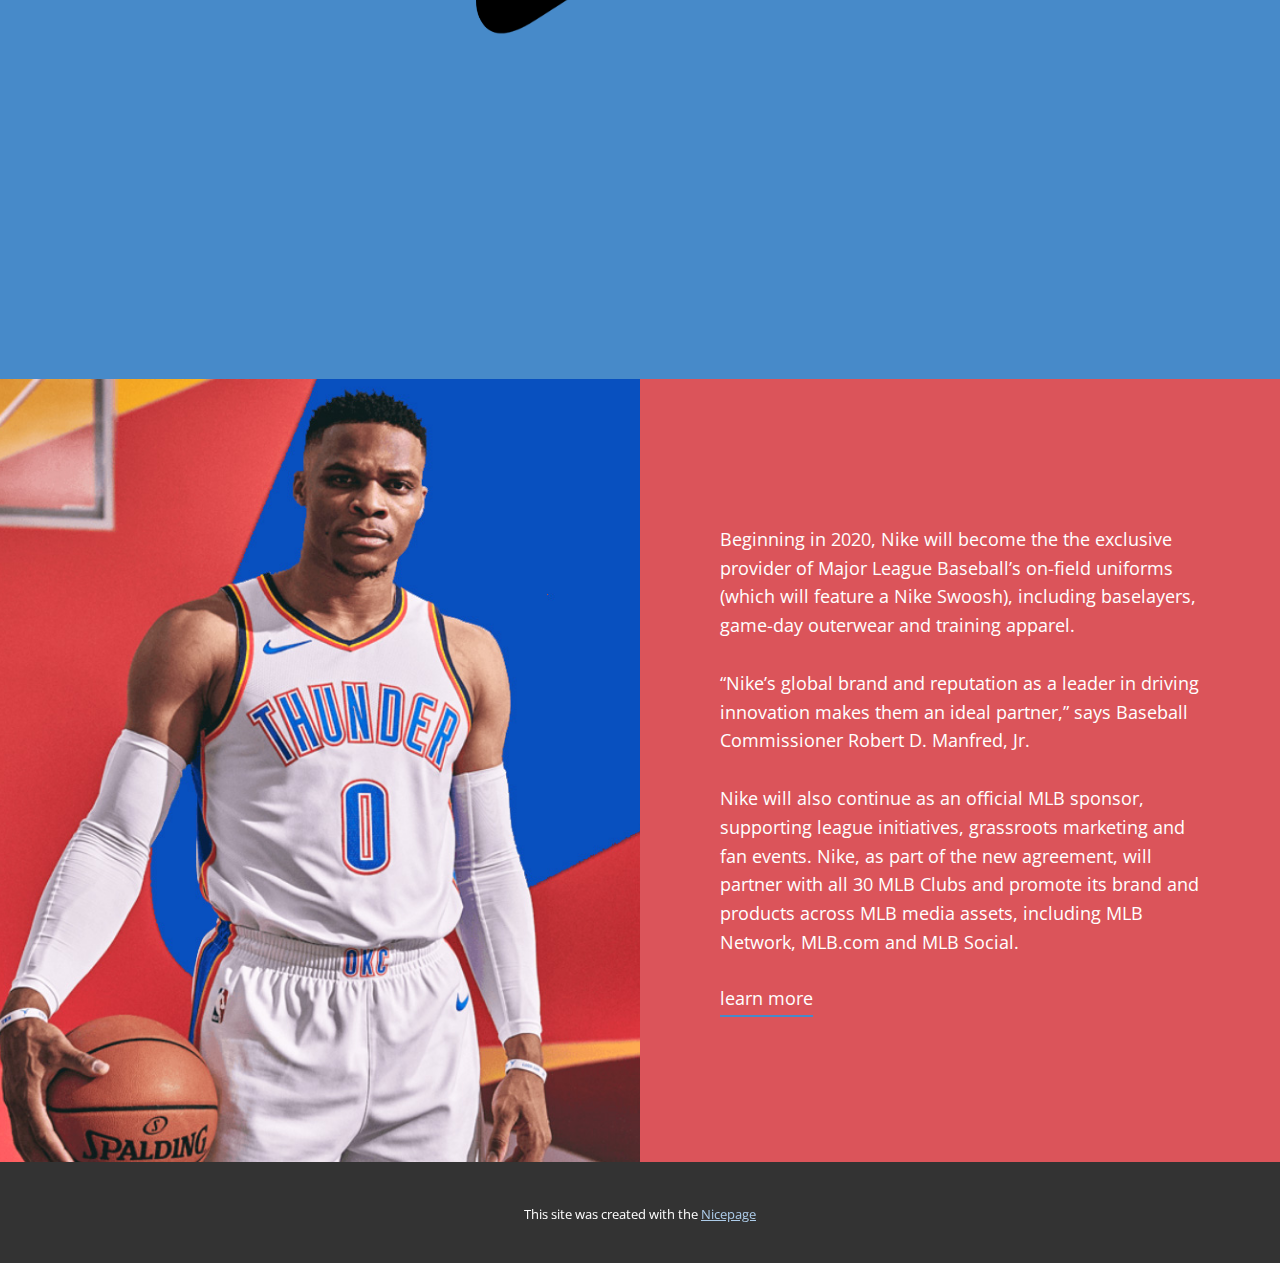
==== commit ec24f4b8: "Update index.html" ====
--- a/index.html
+++ b/index.html
@@ -296,7 +296,7 @@
         class="u-align-center u-container-align-center u-container-style u-expanded-width-md u-expanded-width-sm u-expanded-width-xs u-group u-group-1">
         <div class="u-container-layout u-valign-middle-lg">
           <h2 class="u-text u-text-1">Nike Enters 10-Year Partnership With Major League Baseball</h2>
-		<canvas id="nikeCanvas" width="1400" height="400" class="u-svg-link" preserveAspectRatio="xMidYMin slice" viewBox="0 0 512.013 512.013"></canvas>
+		<canvas id="nikeCanvas" width="1400" height="800" class="u-svg-link" preserveAspectRatio="xMidYMin slice" viewBox="0 0 512.013 512.013"></canvas>
         </div>
       </div>
     </div>
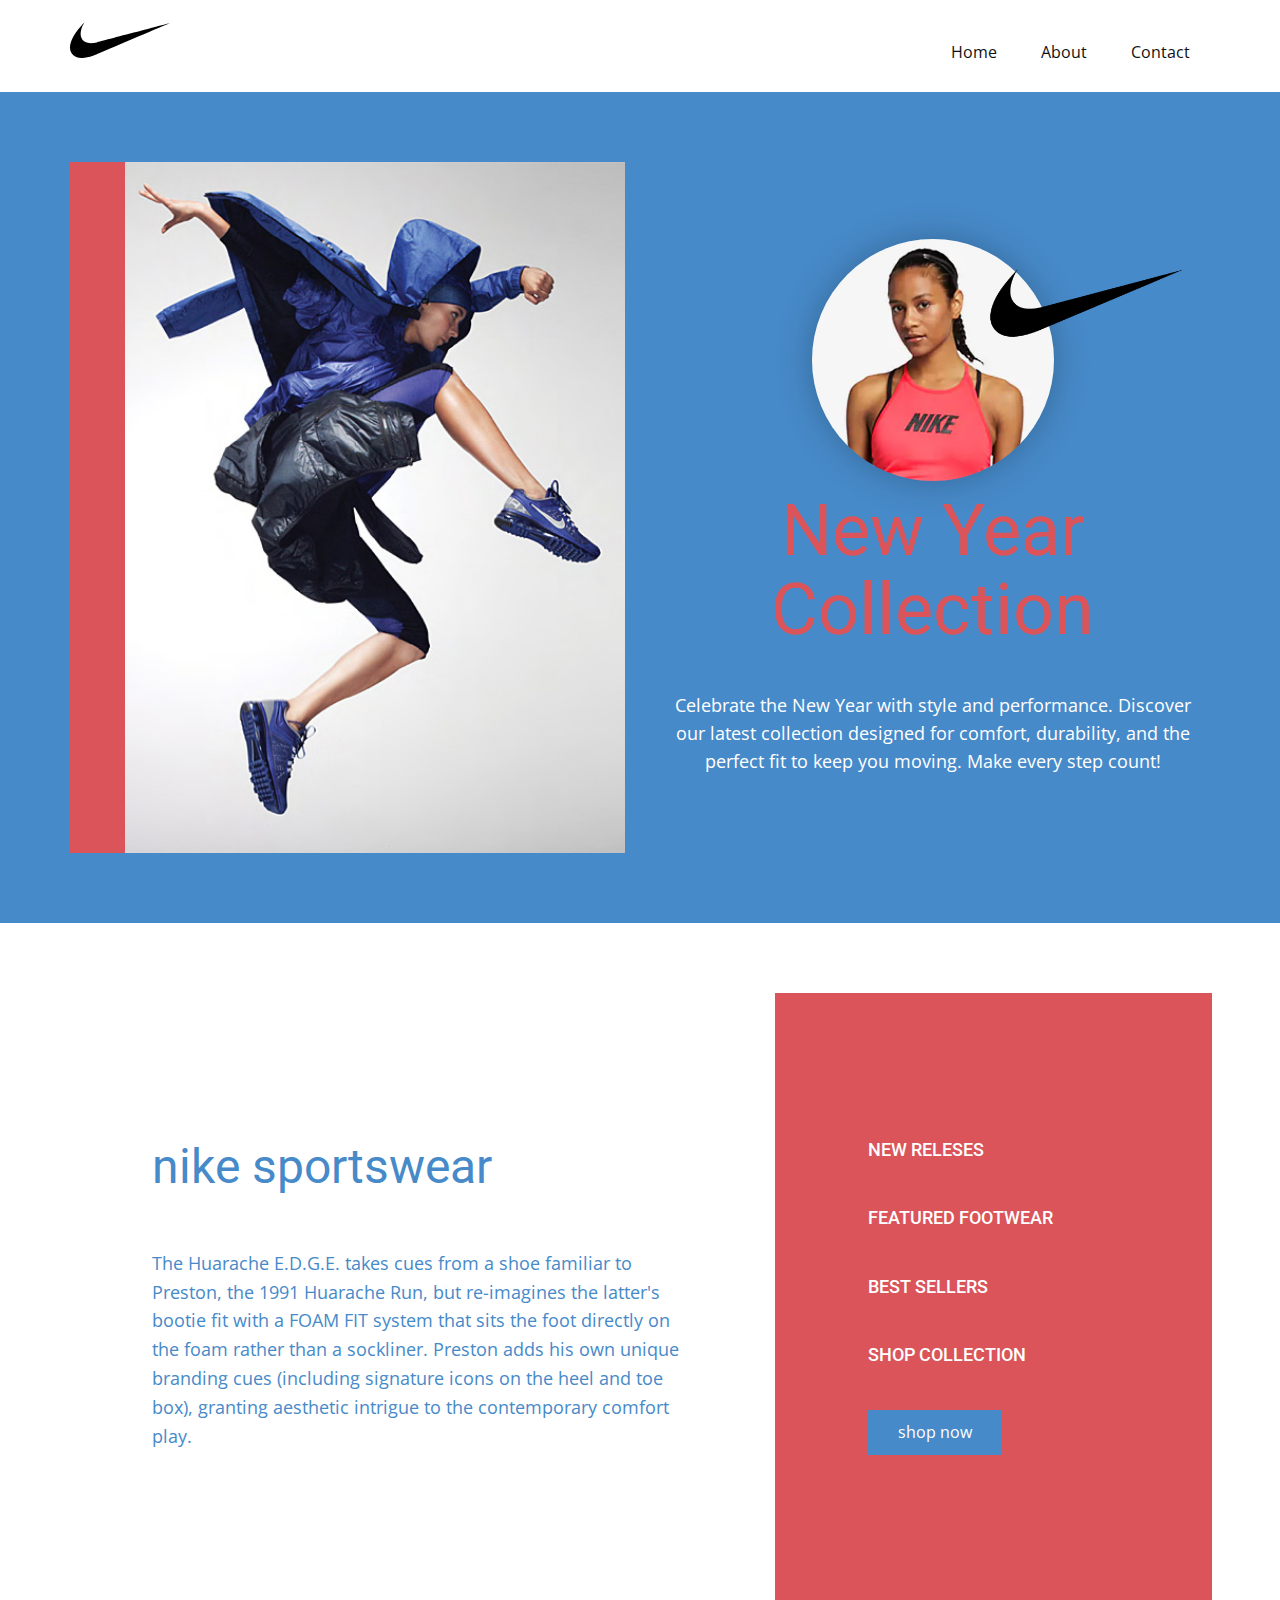
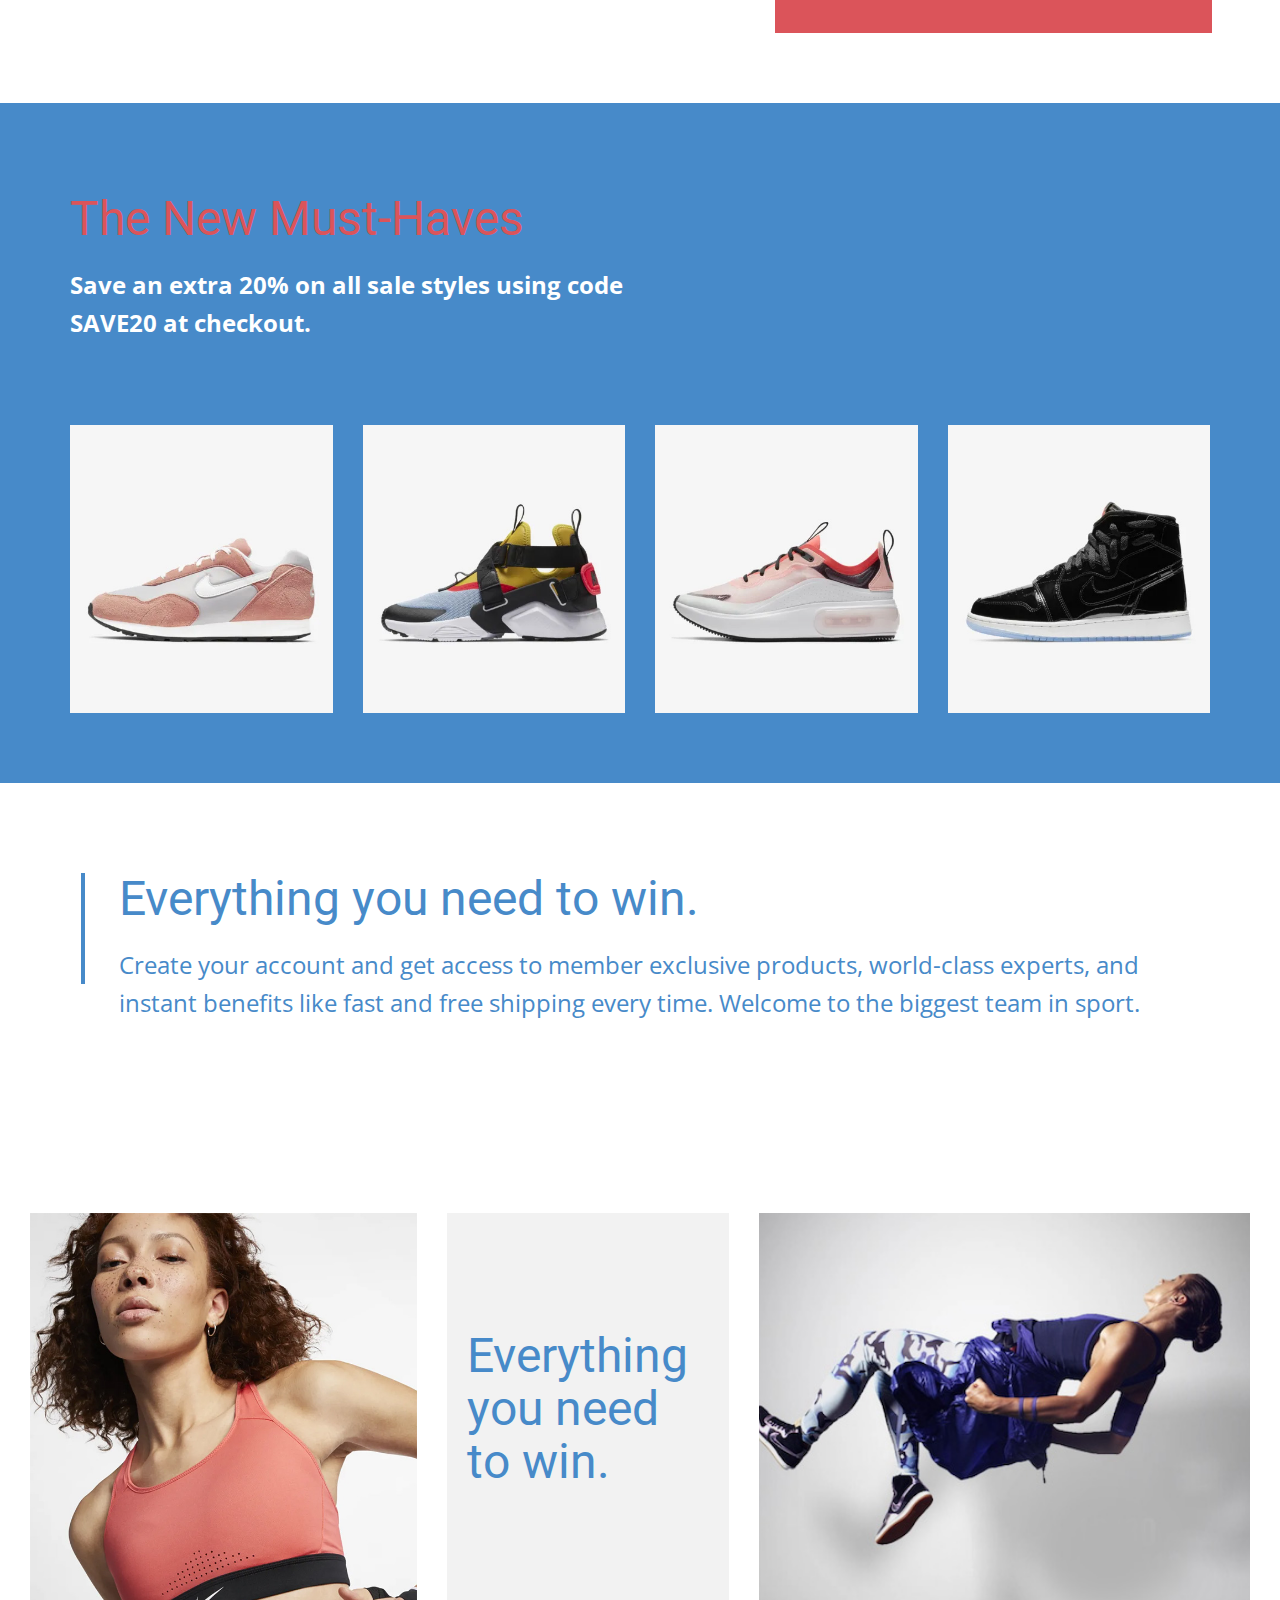
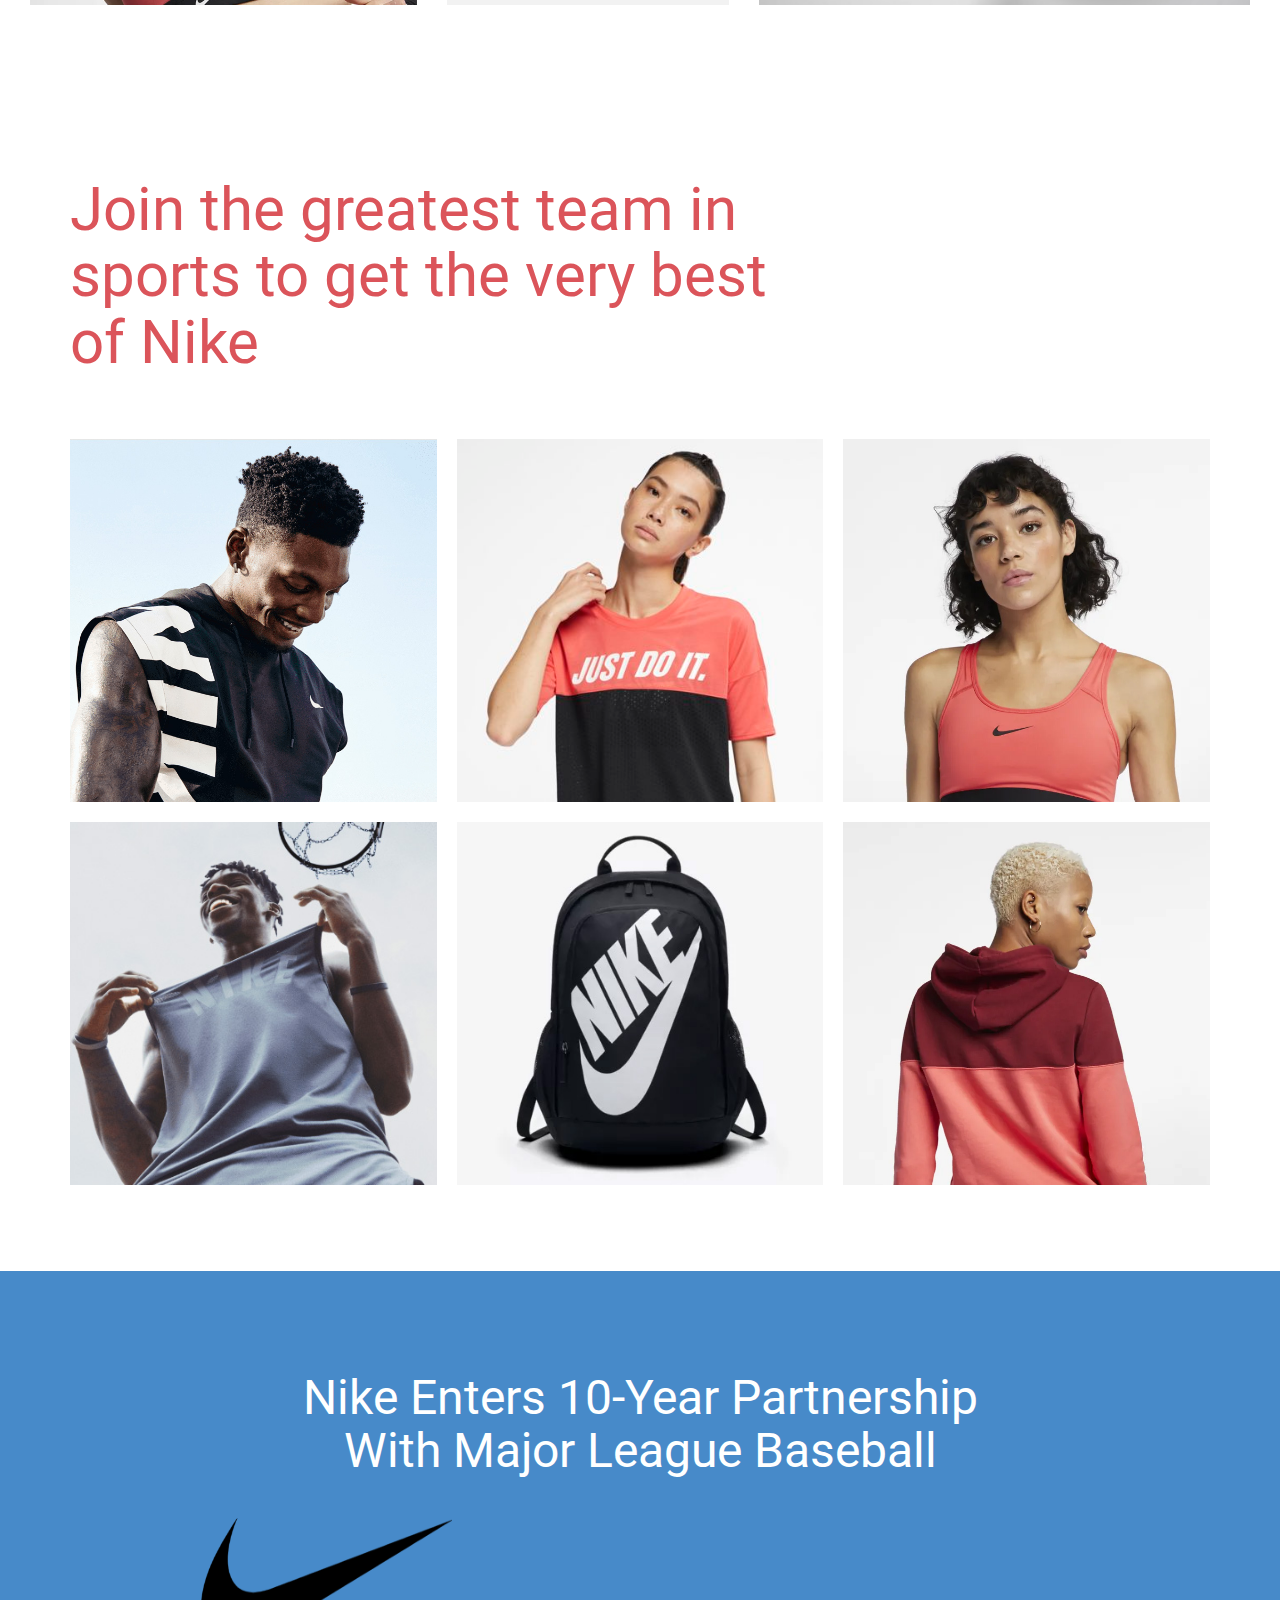
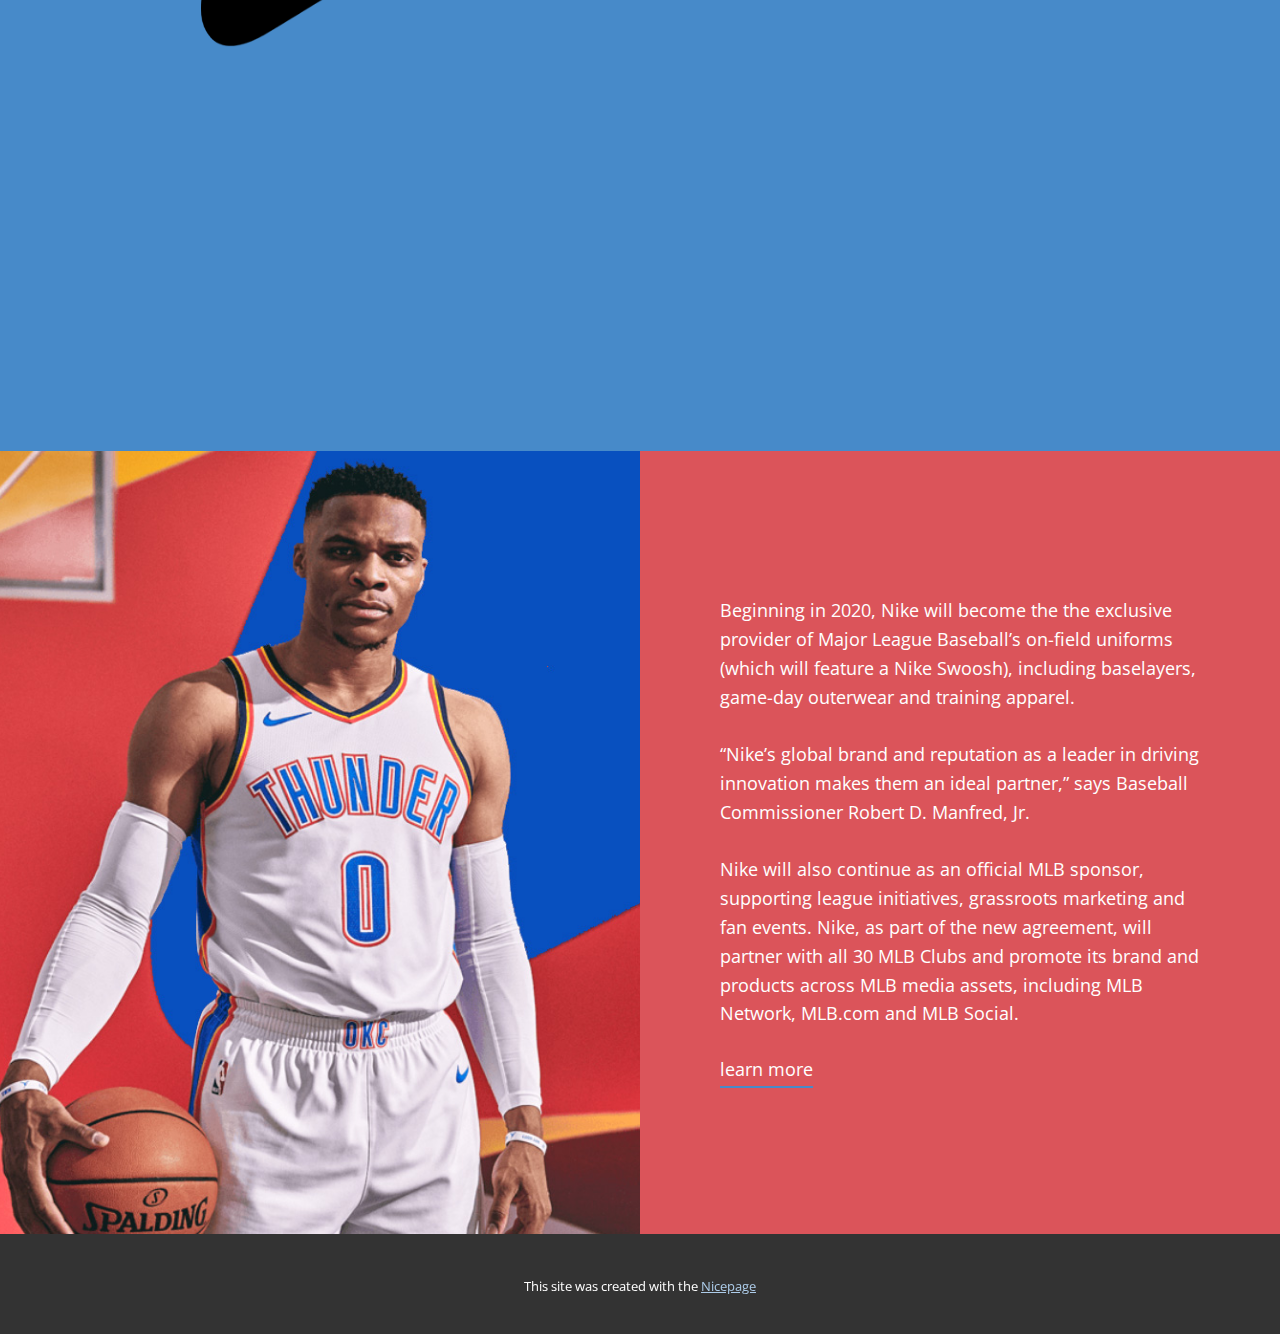
==== commit 1fa5b106: "Update index.html" ====
--- a/index.html
+++ b/index.html
@@ -31,8 +31,7 @@
     canvas {
         display: block;
         background: transparent;
-        margin: 40px 150px  0;
-	padding-left: 125px;
+        margin: 40px auto  0;
     }
     
   </style>
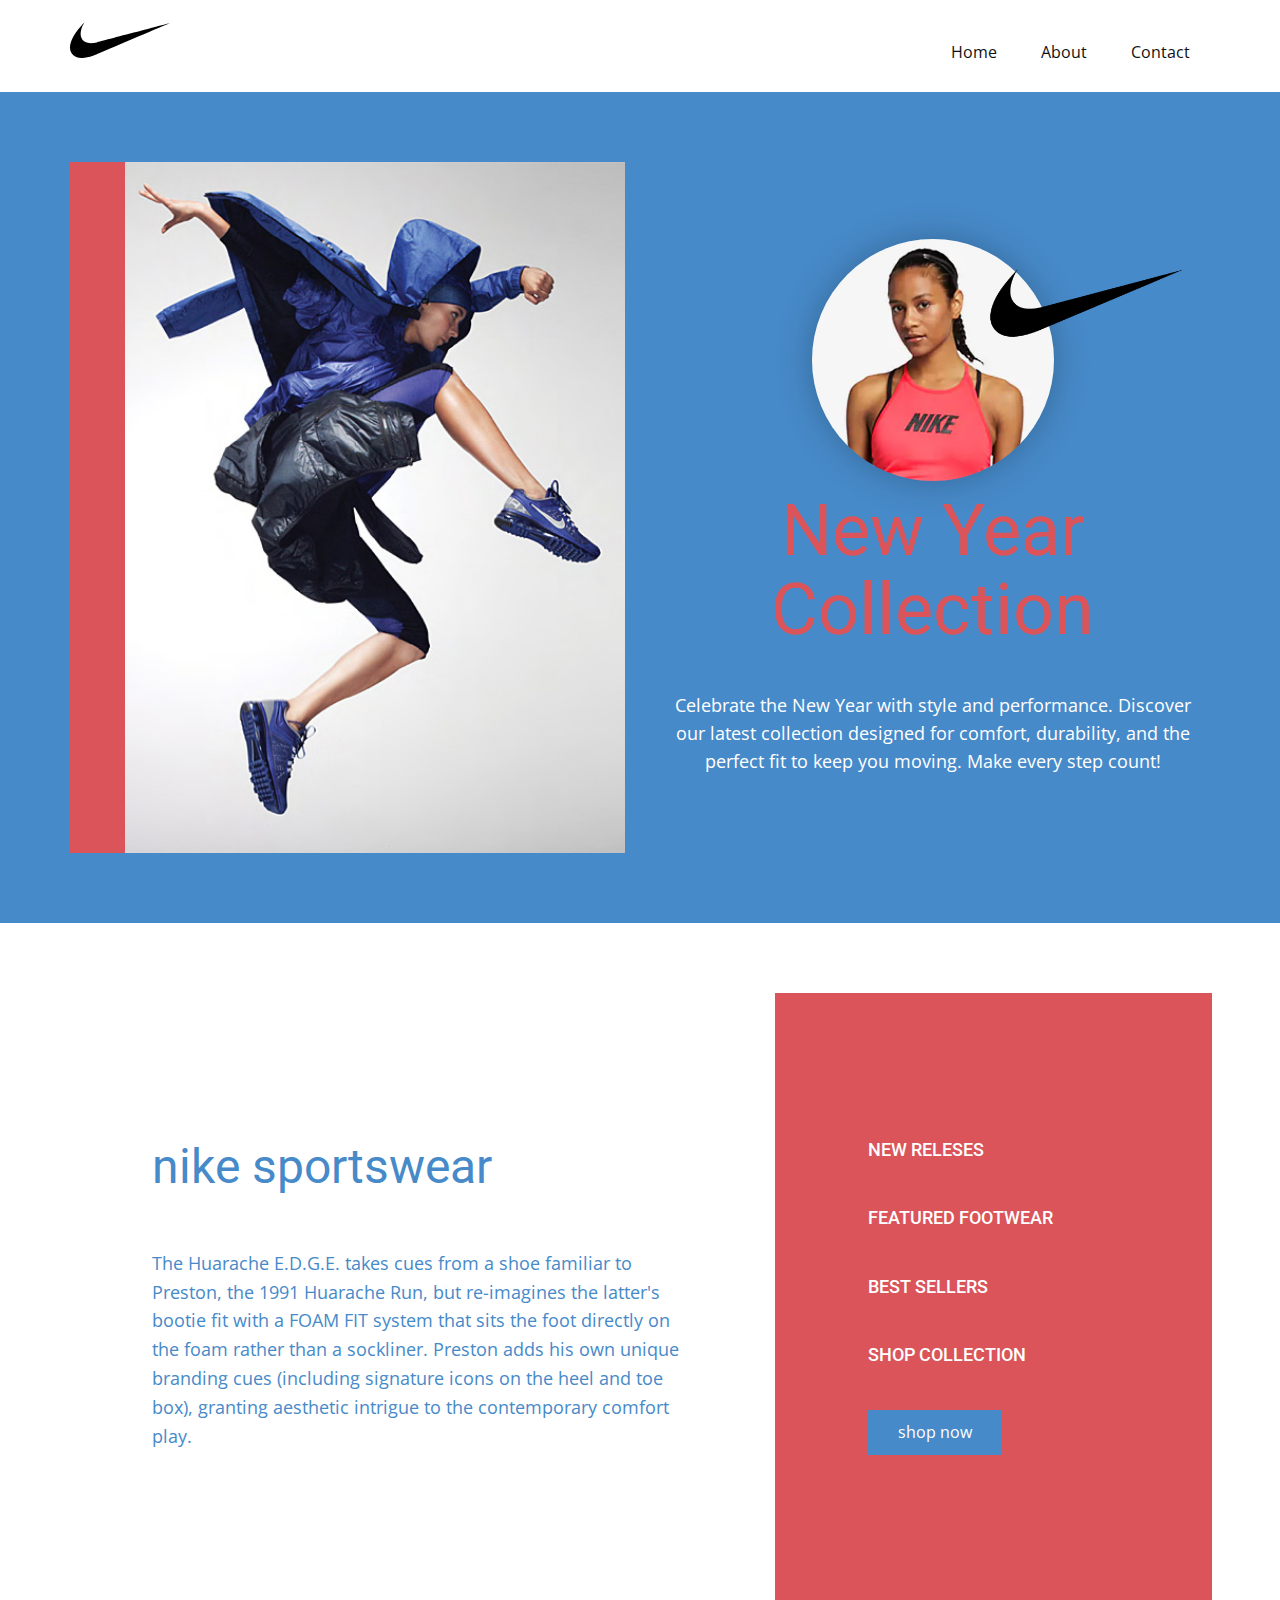
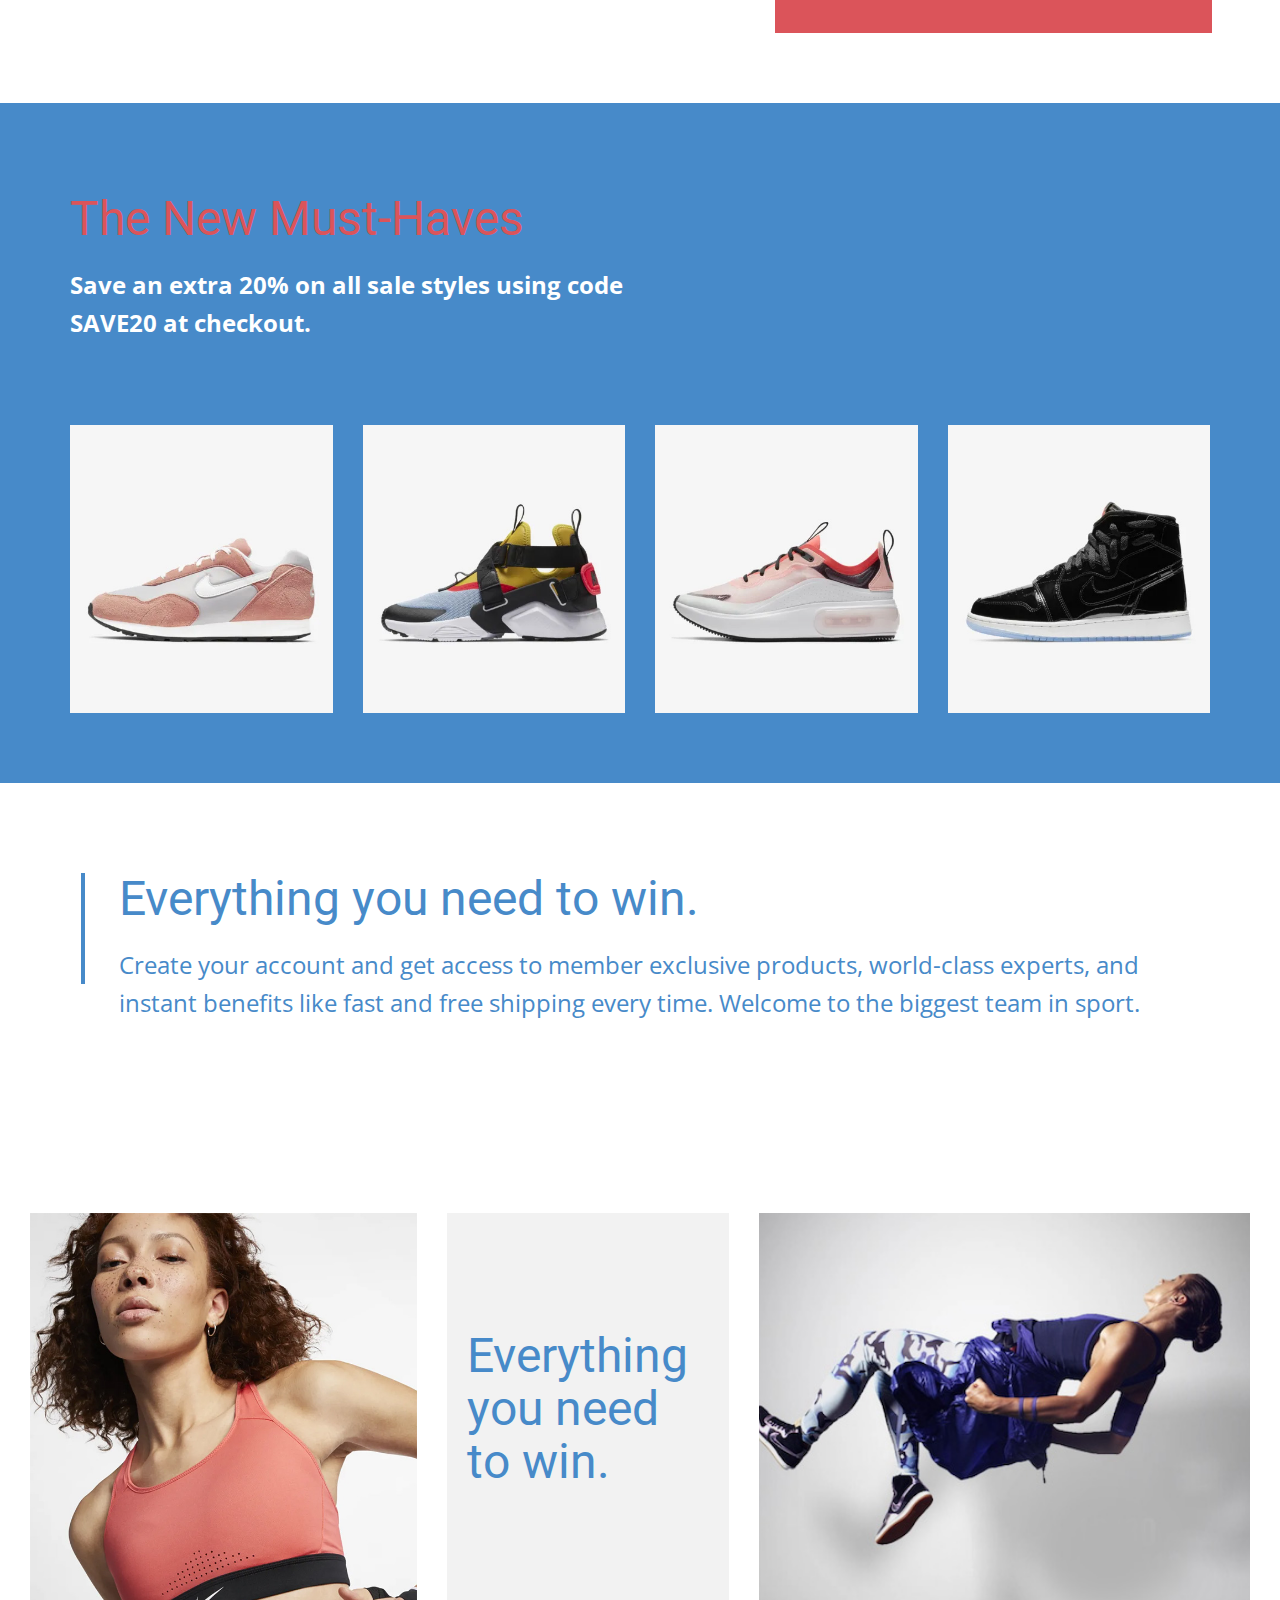
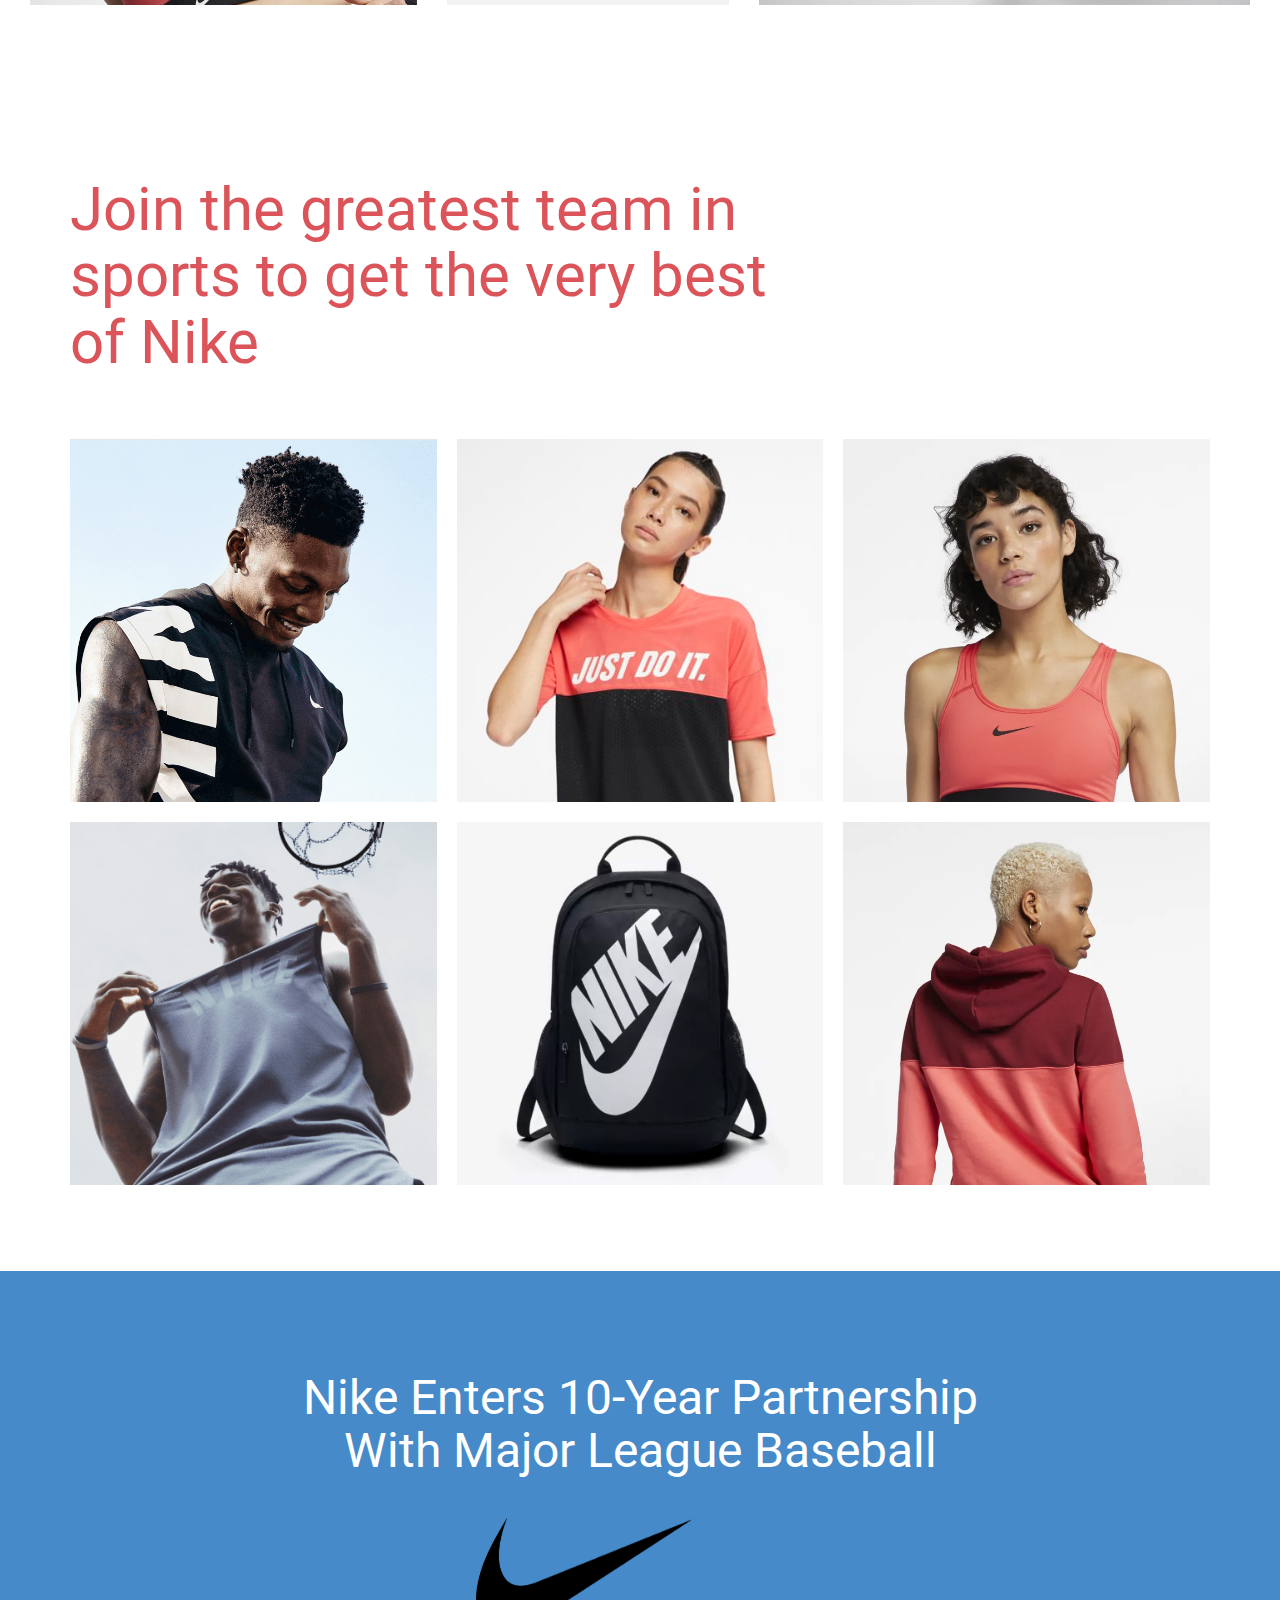
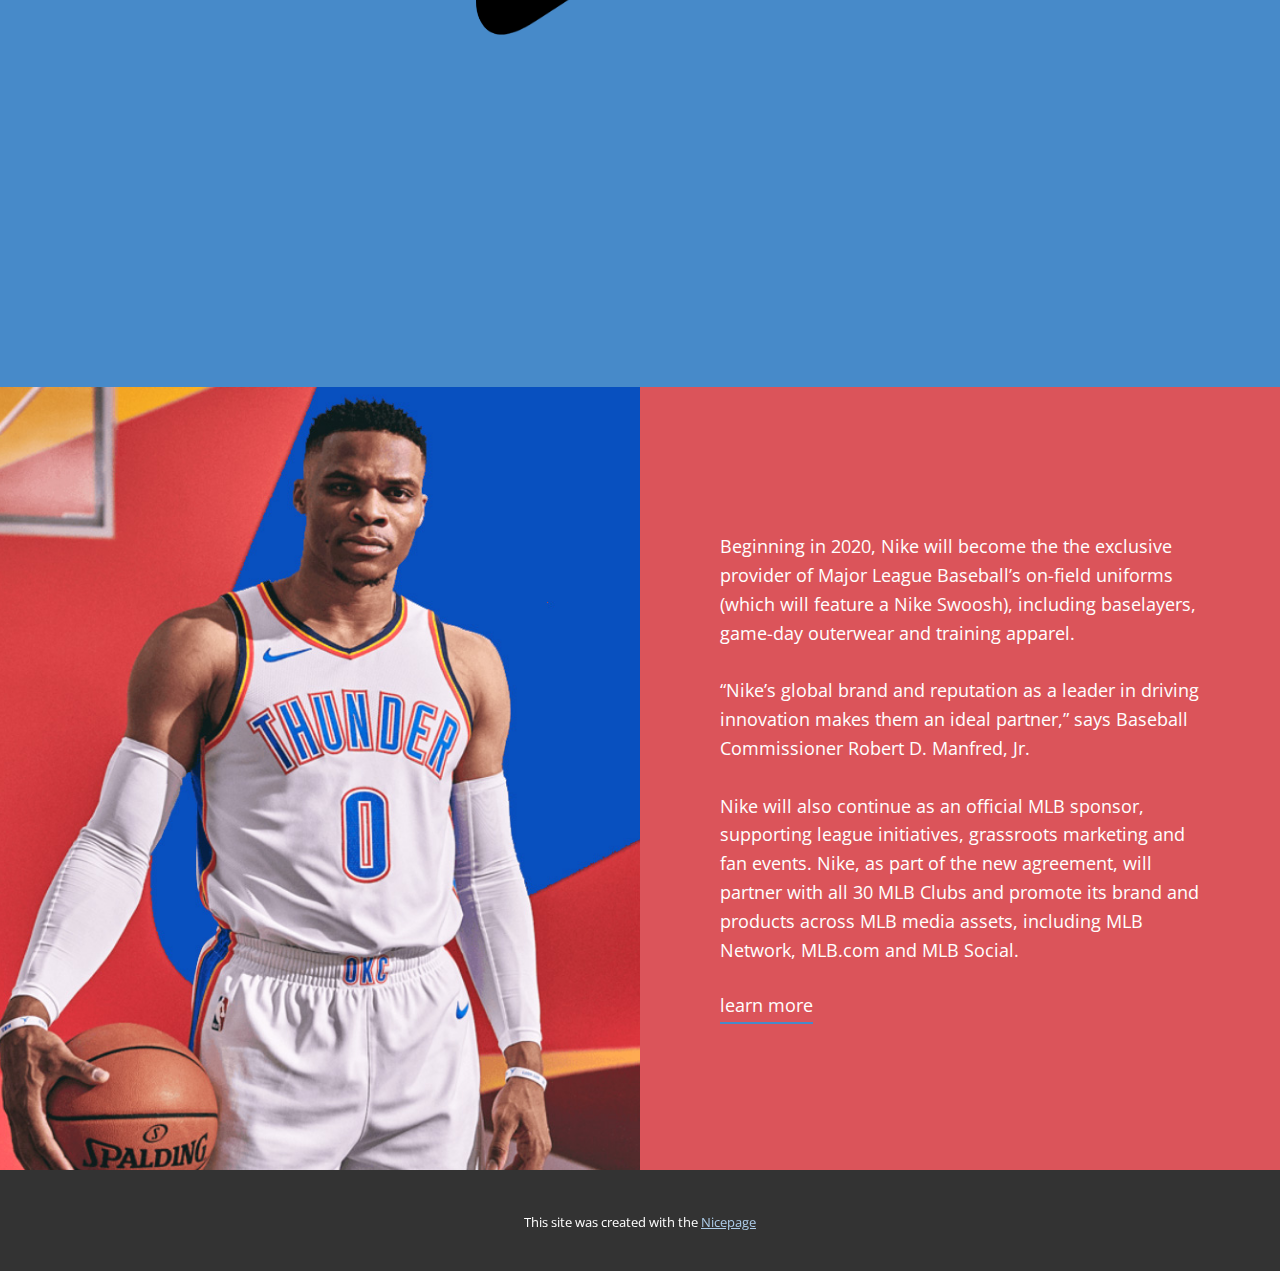
==== commit 717960ce: "Update index.html" ====
--- a/index.html
+++ b/index.html
@@ -29,9 +29,10 @@
 
   <style>
     canvas {
-        display: block;
+        
         background: transparent;
-        margin: 40px auto  0;
+        margin: 40px 150px 0;
+	padding-left: 125px;
     }
     
   </style>
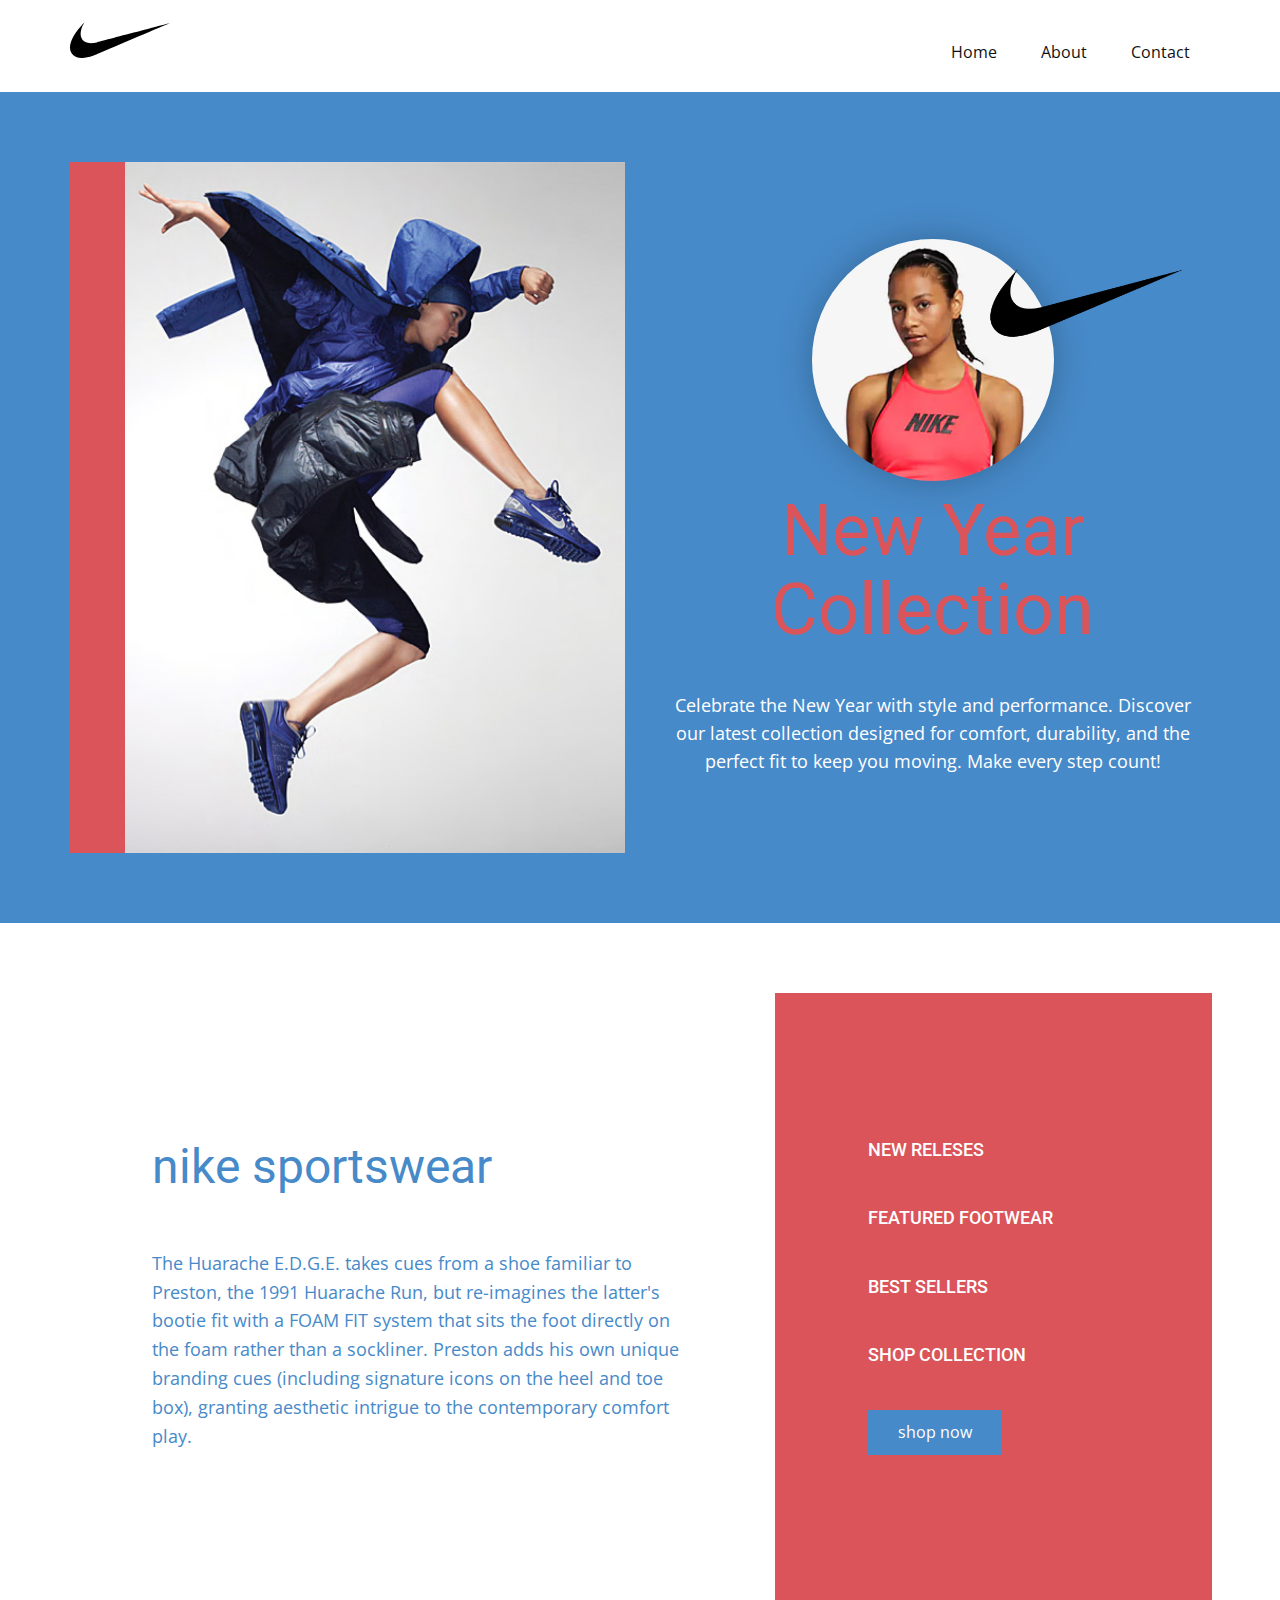
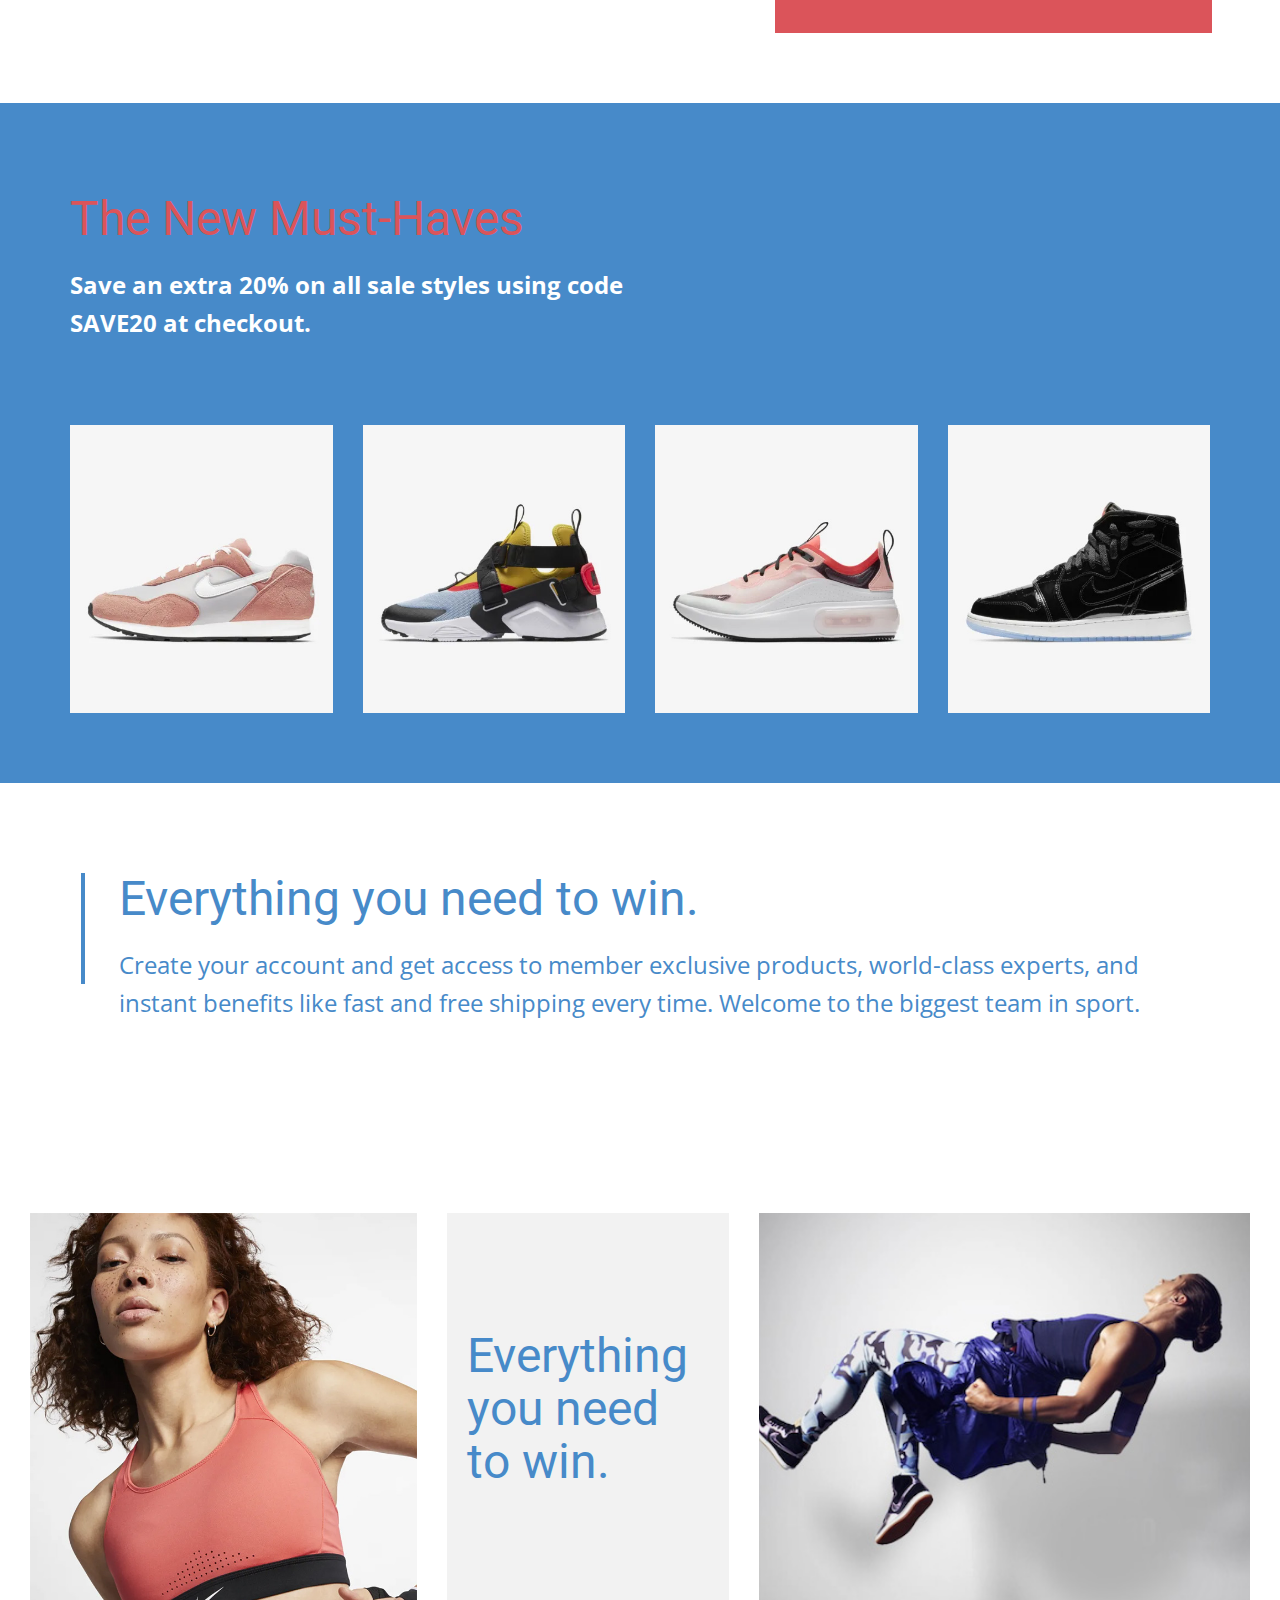
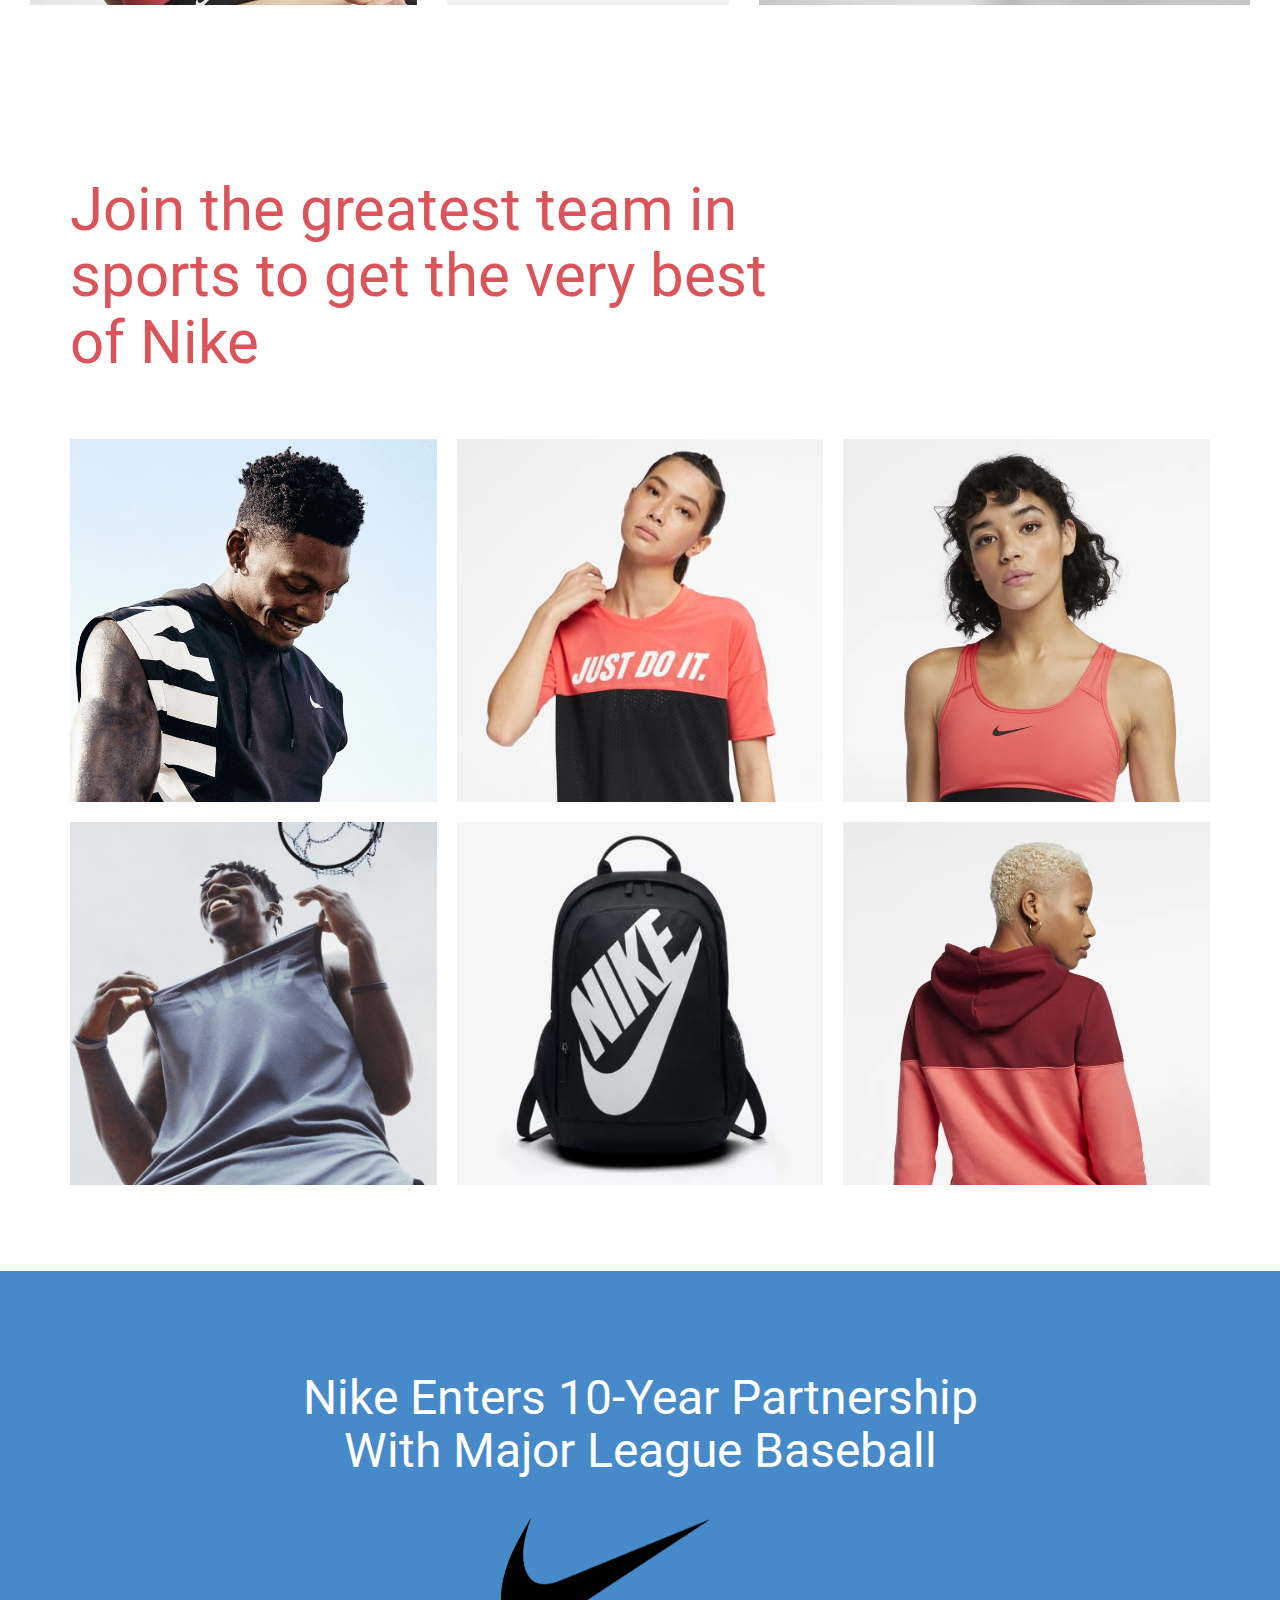
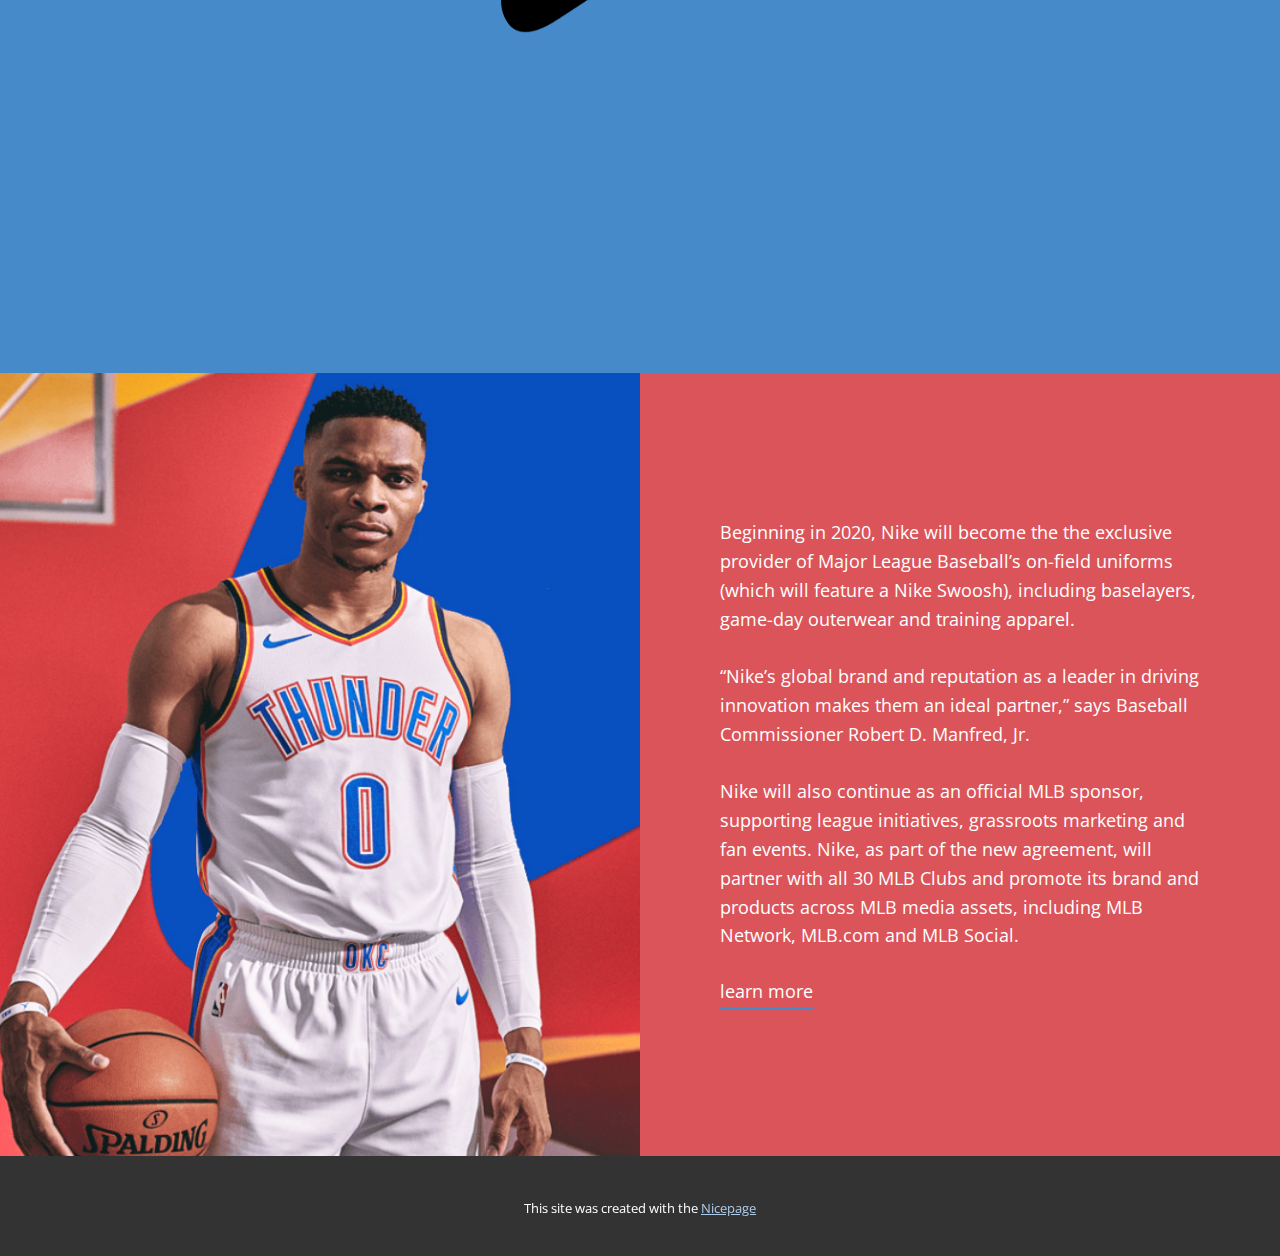
==== commit c6e1639c: "Update index.html" ====
--- a/index.html
+++ b/index.html
@@ -32,7 +32,7 @@
         
         background: transparent;
         margin: 40px 150px 0;
-	padding-left: 125px;
+	padding-left: 150px;
     }
     
   </style>
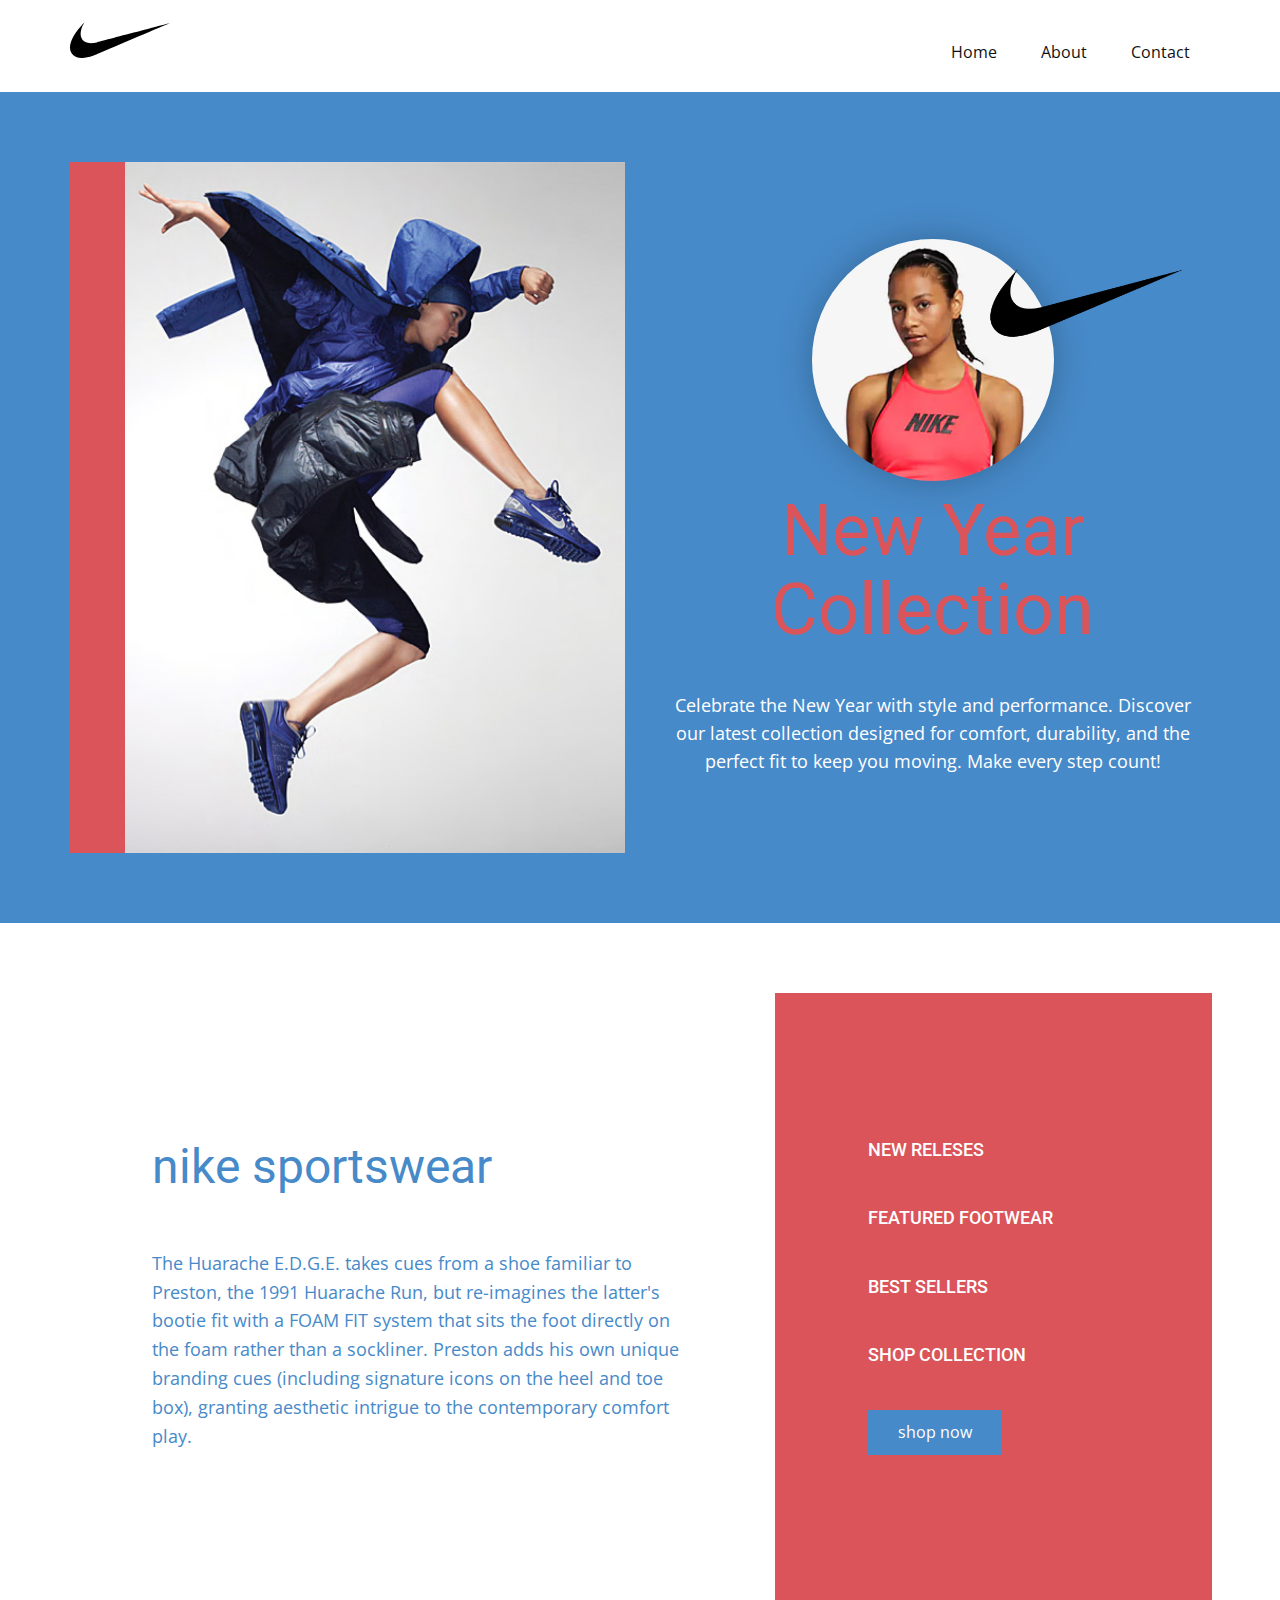
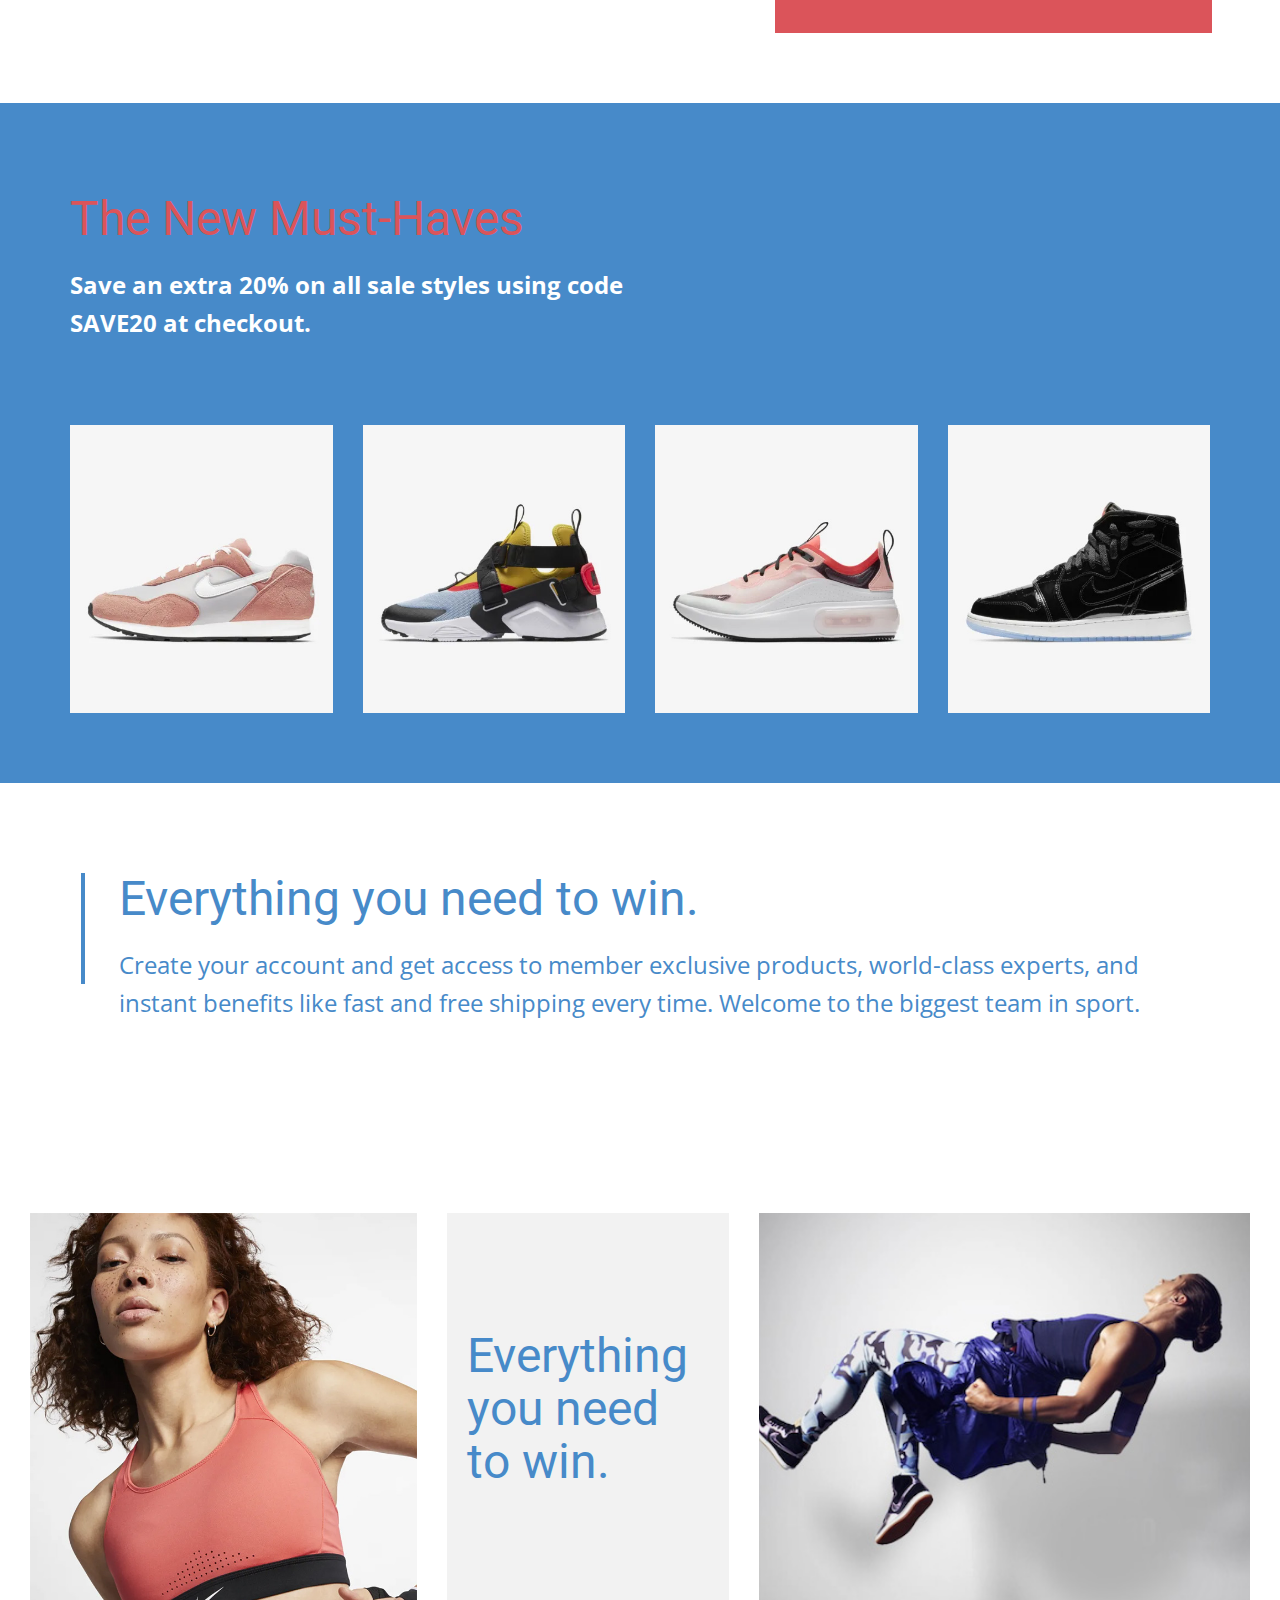
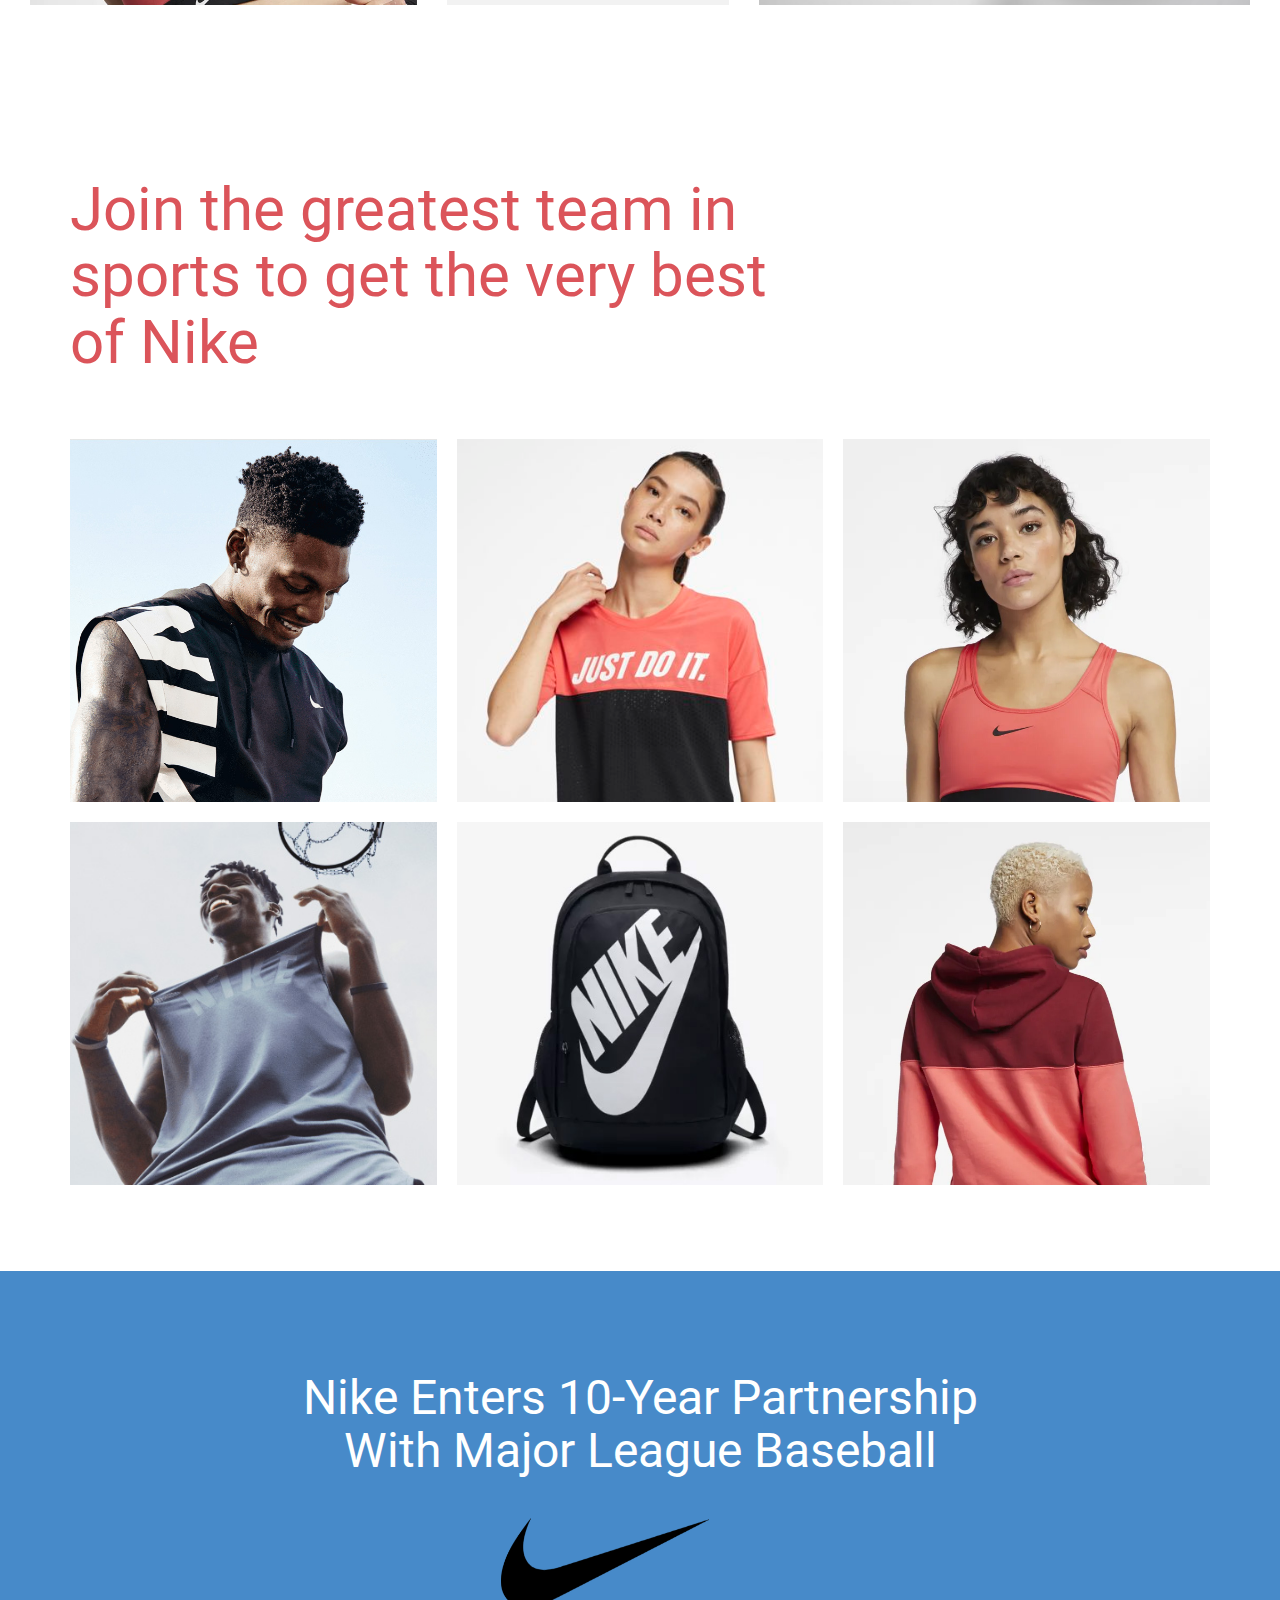
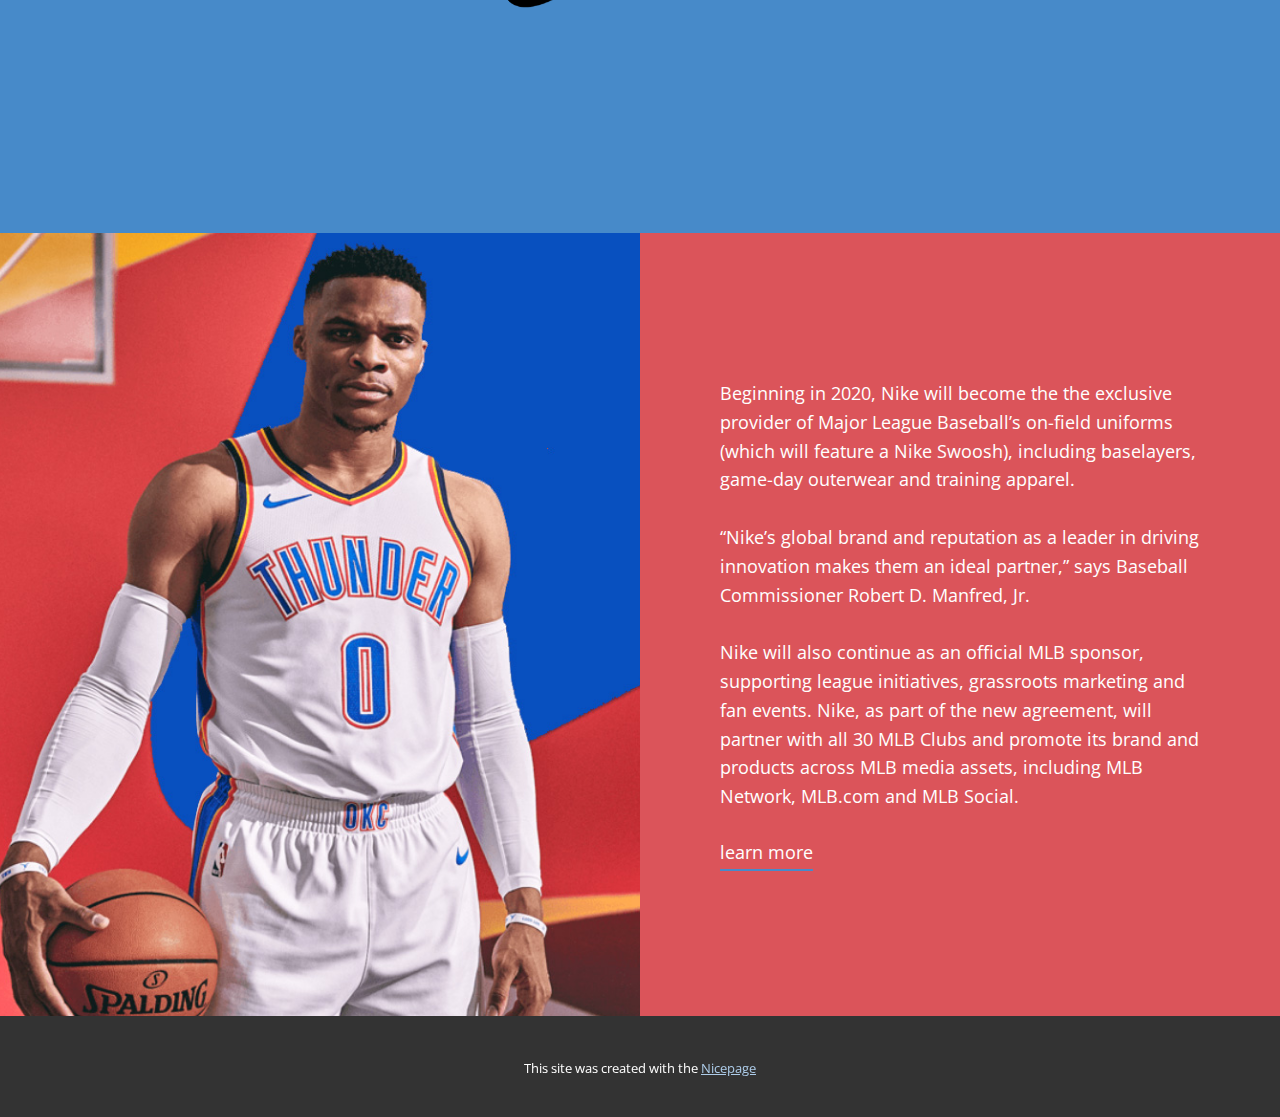
==== commit d68da8e4: "Update index.html" ====
--- a/index.html
+++ b/index.html
@@ -34,7 +34,10 @@
         margin: 40px 150px 0;
 	padding-left: 150px;
     }
-    
+    .visina{
+	height:500px;
+    }
+	  
   </style>
 </head>
 
@@ -294,7 +297,7 @@
     <div class="u-clearfix u-sheet u-sheet-1">
       <div
         class="u-align-center u-container-align-center u-container-style u-expanded-width-md u-expanded-width-sm u-expanded-width-xs u-group u-group-1">
-        <div class="u-container-layout u-valign-middle-lg">
+        <div class="u-container-layout u-valign-middle-lg visina">
           <h2 class="u-text u-text-1">Nike Enters 10-Year Partnership With Major League Baseball</h2>
 		<canvas id="nikeCanvas" width="1400" height="800" class="u-svg-link" preserveAspectRatio="xMidYMin slice" viewBox="0 0 512.013 512.013"></canvas>
         </div>
